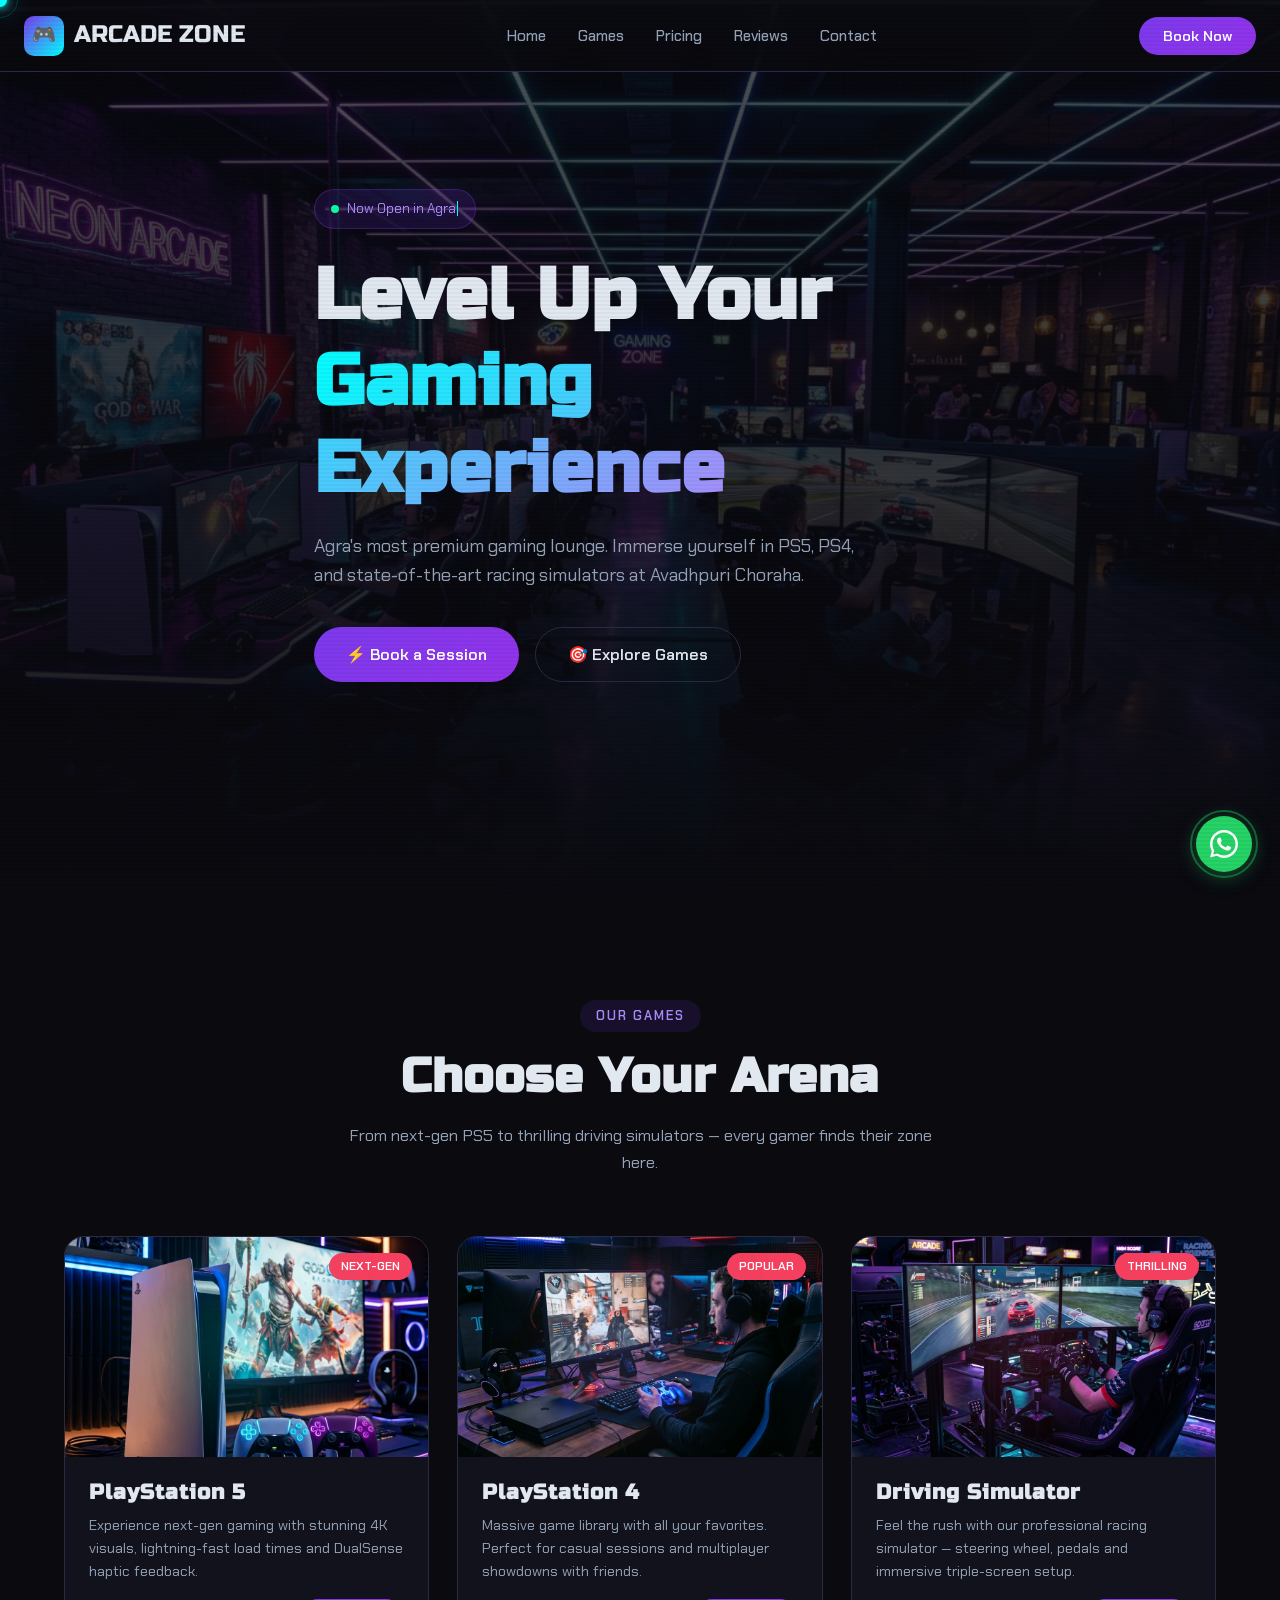
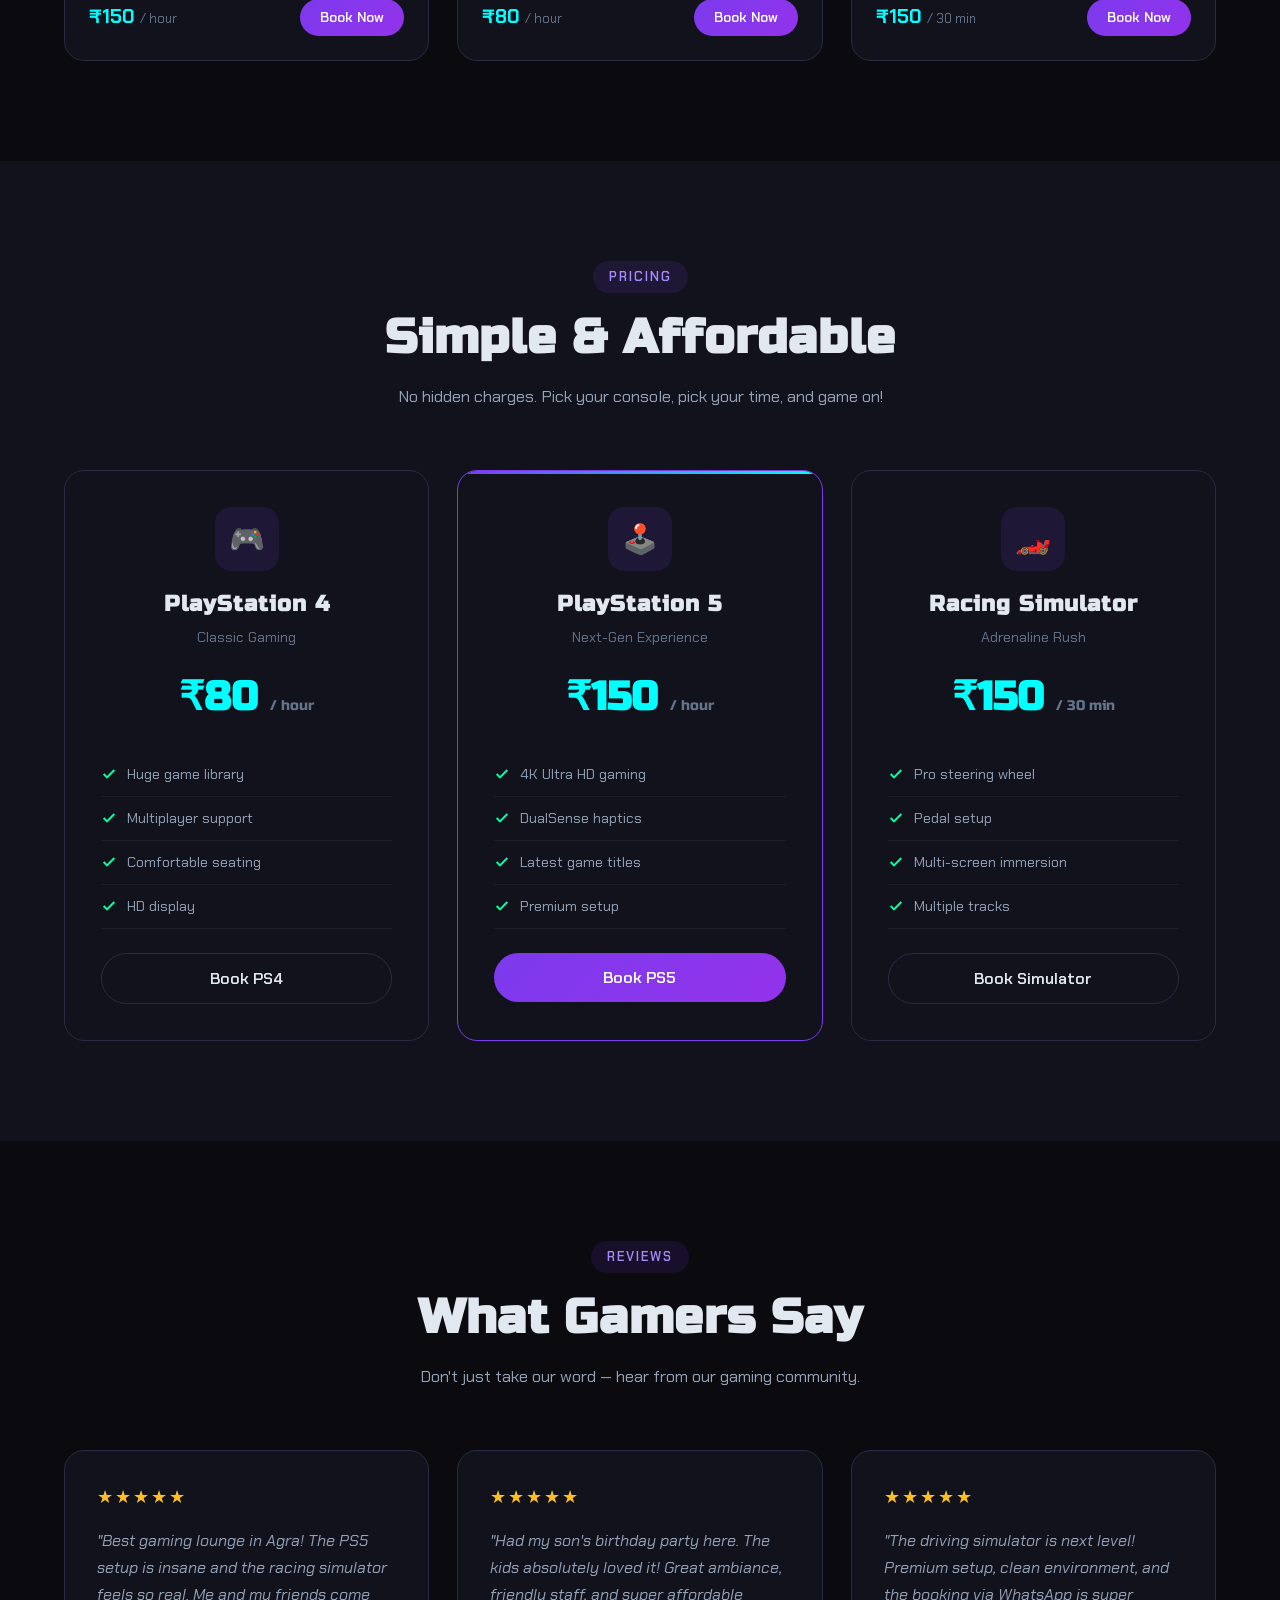
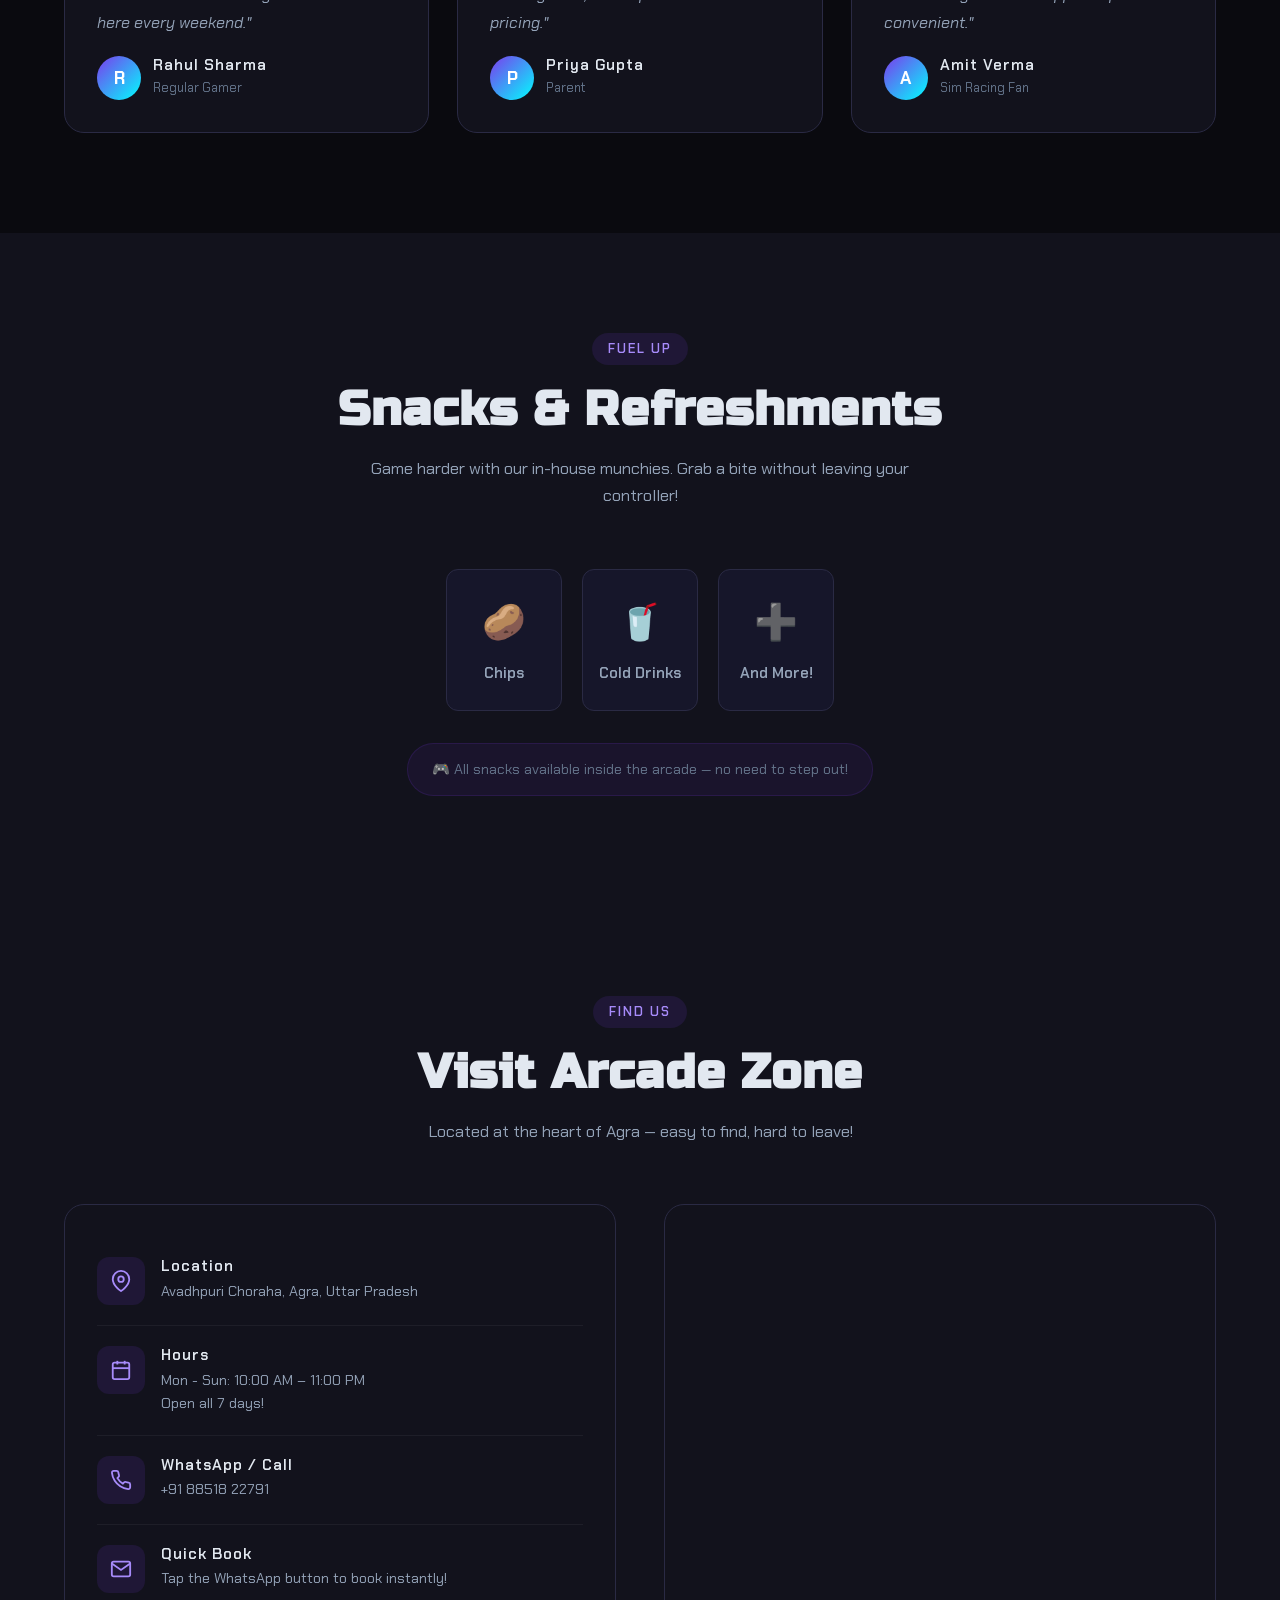
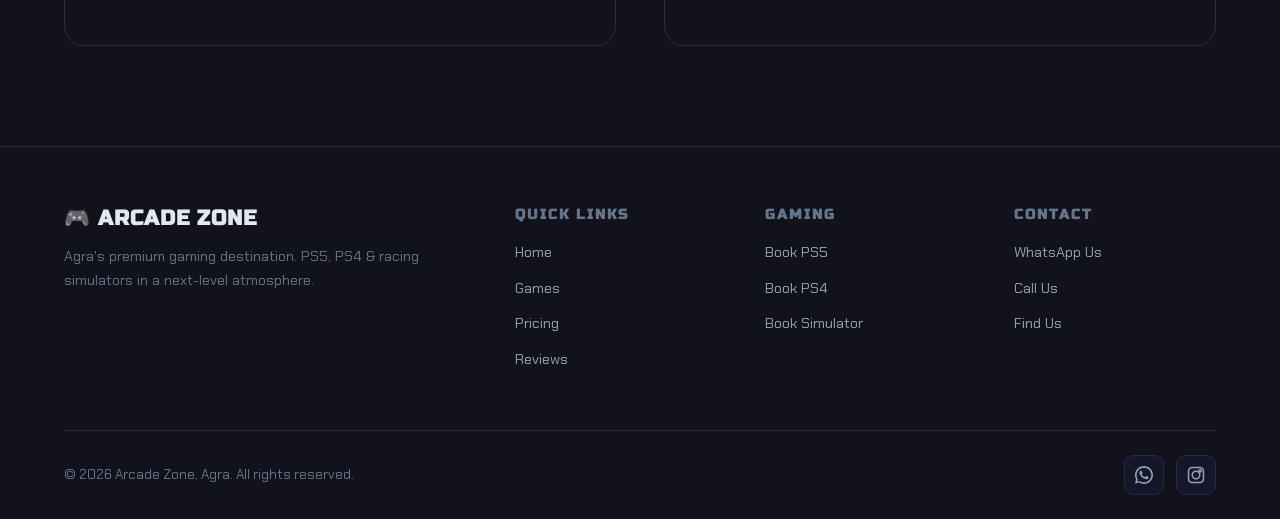
==== index.html @ b2cfd3a1 "Initial commit of Arcade Zone website" ====
<!DOCTYPE html>
<html lang="en">
<head>
<meta charset="UTF-8">
<meta name="viewport" content="width=device-width,initial-scale=1">
<title>Arcade Zone - Premium Gaming Lounge | Agra</title>
<meta name="description" content="Arcade Zone - Agra's premium gaming lounge. PS5, PS4 & Racing Simulators. Book your gaming session now!">
<link rel="stylesheet" href="styles.css">
<link rel="stylesheet" href="animations.css">
<link rel="icon" href="data:image/svg+xml,<svg xmlns='http://www.w3.org/2000/svg' viewBox='0 0 100 100'><text y='.9em' font-size='90'>🎮</text></svg>">
</head>
<body>
<div class="cursor" id="customCursor"></div>
<div class="cursor-trail" id="customTrail"></div>

<!-- NAVBAR -->
<nav class="navbar" id="navbar" style="transition:all .3s cubic-bezier(.4,0,.2,1)">
<a href="#" class="nav-logo"><div class="logo-icon">🎮</div>ARCADE ZONE</a>
<ul class="nav-links" id="navLinks">
<li><a href="#home">Home</a></li>
<li><a href="#games">Games</a></li>
<li><a href="#pricing">Pricing</a></li>
<li><a href="#reviews">Reviews</a></li>
<li><a href="#contact">Contact</a></li>
</ul>
<button class="nav-cta" onclick="openBooking()">Book Now</button>
<button class="hamburger" id="hamburger" onclick="toggleNav()" aria-label="Menu">
<span></span><span></span><span></span>
</button>
</nav>

<!-- HERO -->
<section class="hero" id="home">
<div class="hero-bg"><img src="images/arcade-hero.png" alt="Arcade Zone Gaming Lounge"></div>
<div class="hero-overlay"></div>
<div class="hero-content container">
<div class="hero-badge"><span class="pulse"></span> Now Open in Agra</div>
<h1>Level Up Your <span class="highlight">Gaming Experience</span></h1>
<p>Agra's most premium gaming lounge. Immerse yourself in PS5, PS4, and state-of-the-art racing simulators at Avadhpuri Choraha.</p>
<div class="hero-buttons">
<button class="btn-primary" onclick="openBooking()">⚡ Book a Session</button>
<a href="#games" class="btn-secondary">🎯 Explore Games</a>
</div>
</div>
</section>

<!-- GAMES -->
<section id="games">
<div class="container">
<div class="section-header animate-on-scroll">
<span class="section-tag">Our Games</span>
<h2 class="section-title">Choose Your Arena</h2>
<p class="section-subtitle">From next-gen PS5 to thrilling driving simulators — every gamer finds their zone here.</p>
</div>
<div class="games-grid">
<div class="game-card animate-on-scroll">
<div class="game-card-image"><img src="images/ps5-setup.png" alt="PS5 Gaming"><span class="game-card-badge">NEXT-GEN</span></div>
<div class="game-card-content">
<h3>PlayStation 5</h3>
<p>Experience next-gen gaming with stunning 4K visuals, lightning-fast load times and DualSense haptic feedback.</p>
<div class="game-card-meta"><span class="game-price">₹150 <span>/ hour</span></span><button class="btn-primary" style="padding:10px 20px;font-size:0.85rem" onclick="openBooking('ps5')">Book Now</button></div>
</div>
</div>
<div class="game-card animate-on-scroll">
<div class="game-card-image"><img src="images/ps4-setup.png" alt="PS4 Gaming"><span class="game-card-badge">POPULAR</span></div>
<div class="game-card-content">
<h3>PlayStation 4</h3>
<p>Massive game library with all your favorites. Perfect for casual sessions and multiplayer showdowns with friends.</p>
<div class="game-card-meta"><span class="game-price">₹80 <span>/ hour</span></span><button class="btn-primary" style="padding:10px 20px;font-size:0.85rem" onclick="openBooking('ps4')">Book Now</button></div>
</div>
</div>
<div class="game-card animate-on-scroll">
<div class="game-card-image"><img src="images/driving-simulator.png" alt="Driving Simulator"><span class="game-card-badge">THRILLING</span></div>
<div class="game-card-content">
<h3>Driving Simulator</h3>
<p>Feel the rush with our professional racing simulator — steering wheel, pedals and immersive triple-screen setup.</p>
<div class="game-card-meta"><span class="game-price">₹150 <span>/ 30 min</span></span><button class="btn-primary" style="padding:10px 20px;font-size:0.85rem" onclick="openBooking('sim')">Book Now</button></div>
</div>
</div>
</div>
</div>
</section>

<!-- PRICING -->
<section id="pricing" style="background:var(--bg-card)">
<div class="container">
<div class="section-header animate-on-scroll">
<span class="section-tag">Pricing</span>
<h2 class="section-title">Simple & Affordable</h2>
<p class="section-subtitle">No hidden charges. Pick your console, pick your time, and game on!</p>
</div>
<div class="pricing-grid">
<div class="pricing-card animate-on-scroll">
<div class="pricing-icon">🎮</div>
<h3>PlayStation 4</h3>
<p style="color:var(--text-muted);font-size:0.9rem">Classic Gaming</p>
<div class="price">₹80 <span>/ hour</span></div>
<ul class="pricing-features">
<li><svg width="16" height="16" viewBox="0 0 24 24" fill="none" stroke="currentColor" stroke-width="3"><polyline points="20 6 9 17 4 12"/></svg> Huge game library</li>
<li><svg width="16" height="16" viewBox="0 0 24 24" fill="none" stroke="currentColor" stroke-width="3"><polyline points="20 6 9 17 4 12"/></svg> Multiplayer support</li>
<li><svg width="16" height="16" viewBox="0 0 24 24" fill="none" stroke="currentColor" stroke-width="3"><polyline points="20 6 9 17 4 12"/></svg> Comfortable seating</li>
<li><svg width="16" height="16" viewBox="0 0 24 24" fill="none" stroke="currentColor" stroke-width="3"><polyline points="20 6 9 17 4 12"/></svg> HD display</li>
</ul>
<button class="btn-secondary" style="width:100%;justify-content:center" onclick="openBooking('ps4')">Book PS4</button>
</div>
<div class="pricing-card featured animate-on-scroll">
<div class="pricing-icon">🕹️</div>
<h3>PlayStation 5</h3>
<p style="color:var(--text-muted);font-size:0.9rem">Next-Gen Experience</p>
<div class="price">₹150 <span>/ hour</span></div>
<ul class="pricing-features">
<li><svg width="16" height="16" viewBox="0 0 24 24" fill="none" stroke="currentColor" stroke-width="3"><polyline points="20 6 9 17 4 12"/></svg> 4K Ultra HD gaming</li>
<li><svg width="16" height="16" viewBox="0 0 24 24" fill="none" stroke="currentColor" stroke-width="3"><polyline points="20 6 9 17 4 12"/></svg> DualSense haptics</li>
<li><svg width="16" height="16" viewBox="0 0 24 24" fill="none" stroke="currentColor" stroke-width="3"><polyline points="20 6 9 17 4 12"/></svg> Latest game titles</li>
<li><svg width="16" height="16" viewBox="0 0 24 24" fill="none" stroke="currentColor" stroke-width="3"><polyline points="20 6 9 17 4 12"/></svg> Premium setup</li>
</ul>
<button class="btn-primary" style="width:100%;justify-content:center" onclick="openBooking('ps5')">Book PS5</button>
</div>
<div class="pricing-card animate-on-scroll">
<div class="pricing-icon">🏎️</div>
<h3>Racing Simulator</h3>
<p style="color:var(--text-muted);font-size:0.9rem">Adrenaline Rush</p>
<div class="price">₹150 <span>/ 30 min</span></div>
<ul class="pricing-features">
<li><svg width="16" height="16" viewBox="0 0 24 24" fill="none" stroke="currentColor" stroke-width="3"><polyline points="20 6 9 17 4 12"/></svg> Pro steering wheel</li>
<li><svg width="16" height="16" viewBox="0 0 24 24" fill="none" stroke="currentColor" stroke-width="3"><polyline points="20 6 9 17 4 12"/></svg> Pedal setup</li>
<li><svg width="16" height="16" viewBox="0 0 24 24" fill="none" stroke="currentColor" stroke-width="3"><polyline points="20 6 9 17 4 12"/></svg> Multi-screen immersion</li>
<li><svg width="16" height="16" viewBox="0 0 24 24" fill="none" stroke="currentColor" stroke-width="3"><polyline points="20 6 9 17 4 12"/></svg> Multiple tracks</li>
</ul>
<button class="btn-secondary" style="width:100%;justify-content:center" onclick="openBooking('sim')">Book Simulator</button>
</div>
</div>
</div>
</section>

<!-- REVIEWS -->
<section id="reviews">
<div class="container">
<div class="section-header animate-on-scroll">
<span class="section-tag">Reviews</span>
<h2 class="section-title">What Gamers Say</h2>
<p class="section-subtitle">Don't just take our word — hear from our gaming community.</p>
</div>
<div class="testimonials-grid">
<div class="testimonial-card animate-on-scroll">
<div class="testimonial-stars">★★★★★</div>
<p class="testimonial-text">"Best gaming lounge in Agra! The PS5 setup is insane and the racing simulator feels so real. Me and my friends come here every weekend."</p>
<div class="testimonial-author"><div class="testimonial-avatar">R</div><div class="testimonial-info"><h4>Rahul Sharma</h4><span>Regular Gamer</span></div></div>
</div>
<div class="testimonial-card animate-on-scroll">
<div class="testimonial-stars">★★★★★</div>
<p class="testimonial-text">"Had my son's birthday party here. The kids absolutely loved it! Great ambiance, friendly staff, and super affordable pricing."</p>
<div class="testimonial-author"><div class="testimonial-avatar">P</div><div class="testimonial-info"><h4>Priya Gupta</h4><span>Parent</span></div></div>
</div>
<div class="testimonial-card animate-on-scroll">
<div class="testimonial-stars">★★★★★</div>
<p class="testimonial-text">"The driving simulator is next level! Premium setup, clean environment, and the booking via WhatsApp is super convenient."</p>
<div class="testimonial-author"><div class="testimonial-avatar">A</div><div class="testimonial-info"><h4>Amit Verma</h4><span>Sim Racing Fan</span></div></div>
</div>
</div>
</div>
</section>

<!-- SNACKS -->
<section id="snacks" style="background:var(--bg-card)">
<div class="container">
<div class="section-header animate-on-scroll">
<span class="section-tag">Fuel Up</span>
<h2 class="section-title">Snacks & Refreshments</h2>
<p class="section-subtitle">Game harder with our in-house munchies. Grab a bite without leaving your controller!</p>
</div>
<div class="snacks-grid animate-on-scroll">
<div class="snack-item"><span class="snack-icon">🥔</span><span class="snack-name">Chips</span></div>
<div class="snack-item"><span class="snack-icon">🥤</span><span class="snack-name">Cold Drinks</span></div>
<div class="snack-item"><span class="snack-icon">➕</span><span class="snack-name">And More!</span></div>
</div>
<p class="snacks-note animate-on-scroll">🎮 All snacks available inside the arcade — no need to step out!</p>
</div>
</section>

<!-- CONTACT -->
<section id="contact" style="background:var(--bg-card)">
<div class="container">
<div class="section-header animate-on-scroll">
<span class="section-tag">Find Us</span>
<h2 class="section-title">Visit Arcade Zone</h2>
<p class="section-subtitle">Located at the heart of Agra — easy to find, hard to leave!</p>
</div>
<div class="contact-grid">
<div class="contact-info-card animate-on-scroll">
<div class="contact-item">
<div class="contact-icon"><svg viewBox="0 0 24 24" fill="none" stroke="currentColor" stroke-width="2"><path d="M21 10c0 7-9 13-9 13s-9-6-9-13a9 9 0 0 1 18 0z"/><circle cx="12" cy="10" r="3"/></svg></div>
<div class="contact-details"><h4>Location</h4><p>Avadhpuri Choraha, Agra, Uttar Pradesh</p></div>
</div>
<div class="contact-item">
<div class="contact-icon"><svg viewBox="0 0 24 24" fill="none" stroke="currentColor" stroke-width="2"><rect x="3" y="4" width="18" height="18" rx="2" ry="2"/><line x1="16" y1="2" x2="16" y2="6"/><line x1="8" y1="2" x2="8" y2="6"/><line x1="3" y1="10" x2="21" y2="10"/></svg></div>
<div class="contact-details"><h4>Hours</h4><p>Mon - Sun: 10:00 AM – 11:00 PM<br>Open all 7 days!</p></div>
</div>
<div class="contact-item">
<div class="contact-icon"><svg viewBox="0 0 24 24" fill="none" stroke="currentColor" stroke-width="2"><path d="M22 16.92v3a2 2 0 0 1-2.18 2 19.79 19.79 0 0 1-8.63-3.07 19.5 19.5 0 0 1-6-6 19.79 19.79 0 0 1-3.07-8.67A2 2 0 0 1 4.11 2h3a2 2 0 0 1 2 1.72c.127.96.361 1.903.7 2.81a2 2 0 0 1-.45 2.11L8.09 9.91a16 16 0 0 0 6 6l1.27-1.27a2 2 0 0 1 2.11-.45c.907.339 1.85.573 2.81.7A2 2 0 0 1 22 16.92z"/></svg></div>
<div class="contact-details"><h4>WhatsApp / Call</h4><p>+91 88518 22791</p></div>
</div>
<div class="contact-item">
<div class="contact-icon"><svg viewBox="0 0 24 24" fill="none" stroke="currentColor" stroke-width="2"><path d="M4 4h16c1.1 0 2 .9 2 2v12c0 1.1-.9 2-2 2H4c-1.1 0-2-.9-2-2V6c0-1.1.9-2 2-2z"/><polyline points="22,6 12,13 2,6"/></svg></div>
<div class="contact-details"><h4>Quick Book</h4><p>Tap the WhatsApp button to book instantly!</p></div>
</div>
</div>
<div class="map-container animate-on-scroll">
<iframe src="https://www.google.com/maps/embed?pb=!1m18!1m12!1m3!1d3549.5!2d78.0!3d27.18!2m3!1f0!2f0!3f0!3m2!1i1024!2i768!4f13.1!3m3!1m2!1s0x0%3A0x0!2zMjfCsDEwJzQ4LjAiTiA3OMKwMDAnMDAuMCJF!5e0!3m2!1sen!2sin!4v1" allowfullscreen loading="lazy" title="Arcade Zone Location"></iframe>
</div>
</div>
</div>
</section>

<!-- FOOTER -->
<footer class="footer">
<div class="container">
<div class="footer-grid">
<div class="footer-brand">
<h3>🎮 ARCADE ZONE</h3>
<p>Agra's premium gaming destination. PS5, PS4 & racing simulators in a next-level atmosphere.</p>
</div>
<div class="footer-col"><h4>Quick Links</h4><ul><li><a href="#home">Home</a></li><li><a href="#games">Games</a></li><li><a href="#pricing">Pricing</a></li><li><a href="#reviews">Reviews</a></li></ul></div>
<div class="footer-col"><h4>Gaming</h4><ul><li><a href="#" onclick="openBooking('ps5')">Book PS5</a></li><li><a href="#" onclick="openBooking('ps4')">Book PS4</a></li><li><a href="#" onclick="openBooking('sim')">Book Simulator</a></li></ul></div>
<div class="footer-col"><h4>Contact</h4><ul><li><a href="https://wa.me/918851822791" target="_blank">WhatsApp Us</a></li><li><a href="tel:+918851822791">Call Us</a></li><li><a href="#contact">Find Us</a></li></ul></div>
</div>
<div class="footer-bottom">
<p>&copy; 2026 Arcade Zone, Agra. All rights reserved.</p>
<div class="social-links">
<a href="https://wa.me/918851822791" class="social-link" target="_blank" aria-label="WhatsApp"><svg viewBox="0 0 24 24" fill="currentColor"><path d="M17.472 14.382c-.297-.149-1.758-.867-2.03-.967-.273-.099-.471-.148-.67.15-.197.297-.767.966-.94 1.164-.173.199-.347.223-.644.075-.297-.15-1.255-.463-2.39-1.475-.883-.788-1.48-1.761-1.653-2.059-.173-.297-.018-.458.13-.606.134-.133.298-.347.446-.52.149-.174.198-.298.298-.497.099-.198.05-.371-.025-.52-.075-.149-.669-1.612-.916-2.207-.242-.579-.487-.5-.669-.51-.173-.008-.371-.01-.57-.01-.198 0-.52.074-.792.372-.272.297-1.04 1.016-1.04 2.479 0 1.462 1.065 2.875 1.213 3.074.149.198 2.096 3.2 5.077 4.487.709.306 1.262.489 1.694.625.712.227 1.36.195 1.871.118.571-.085 1.758-.719 2.006-1.413.248-.694.248-1.289.173-1.413-.074-.124-.272-.198-.57-.347z"/><path d="M12 0C5.373 0 0 5.373 0 12c0 2.127.555 4.126 1.528 5.867L.06 23.495l5.753-1.508A11.94 11.94 0 0 0 12 24c6.627 0 12-5.373 12-12S18.627 0 12 0zm0 21.82c-1.977 0-3.844-.538-5.445-1.472l-.39-.232-3.416.895.911-3.332-.255-.404A9.784 9.784 0 0 1 2.18 12c0-5.422 4.398-9.82 9.82-9.82 5.422 0 9.82 4.398 9.82 9.82 0 5.422-4.398 9.82-9.82 9.82z"/></svg></a>
<a href="#" class="social-link" aria-label="Instagram"><svg viewBox="0 0 24 24" fill="none" stroke="currentColor" stroke-width="2"><rect x="2" y="2" width="20" height="20" rx="5"/><circle cx="12" cy="12" r="5"/><circle cx="17.5" cy="6.5" r="1.5"/></svg></a>
</div>
</div>
</div>
</footer>

<!-- BOOKING MODAL -->
<div class="booking-overlay" id="bookingOverlay">
<div class="booking-modal">
<div class="booking-header"><h2>Book Your Session</h2><button class="booking-close" onclick="closeBooking()" aria-label="Close">&times;</button></div>
<div class="booking-steps"><div class="step-indicator active" id="step1ind"></div><div class="step-indicator" id="step2ind"></div><div class="step-indicator" id="step3ind"></div><div class="step-indicator" id="step4ind"></div></div>
<div class="booking-body">

<!-- Step 1: Package -->
<div class="booking-step active" id="bookStep1">
<h3 style="margin-bottom:16px;font-family:var(--font-body);font-weight:600">Select Package</h3>
<div class="package-options">
<label class="package-option" onclick="selectPackage(this,'PlayStation 5',150,'ps5')"><input type="radio" name="package" value="ps5"><div class="package-radio"></div><div class="package-info"><h4>PlayStation 5</h4><p>Next-gen console</p></div><div class="package-price">₹150/hr</div></label>
<label class="package-option" onclick="selectPackage(this,'PlayStation 4',80,'ps4')"><input type="radio" name="package" value="ps4"><div class="package-radio"></div><div class="package-info"><h4>PlayStation 4</h4><p>Classic gaming</p></div><div class="package-price">₹80/hr</div></label>
<label class="package-option" onclick="selectPackage(this,'Driving Simulator',150,'sim')"><input type="radio" name="package" value="sim"><div class="package-radio"></div><div class="package-info"><h4>Driving Simulator</h4><p>Racing thrills</p></div><div class="package-price">₹150/30m</div></label>
</div>
<div class="booking-nav"><button class="btn-primary" onclick="nextStep(2)" style="width:100%;justify-content:center">Next →</button></div>
</div>

<!-- Step 2: Date & Time -->
<div class="booking-step" id="bookStep2">
<h3 style="margin-bottom:16px;font-family:var(--font-body);font-weight:600">Date & Time</h3>
<div class="form-group"><label for="bookDate">Select Date *</label><input type="date" id="bookDate" required></div>
<div class="slot-status" id="slotStatus"></div>
<div class="form-row">
<div class="form-group"><label for="bookTime">Time Slot *</label><select id="bookTime"><option value="">Choose a time</option><option value="10:00 AM">10:00 AM</option><option value="11:00 AM">11:00 AM</option><option value="12:00 PM">12:00 PM</option><option value="1:00 PM">1:00 PM</option><option value="2:00 PM">2:00 PM</option><option value="3:00 PM">3:00 PM</option><option value="4:00 PM">4:00 PM</option><option value="5:00 PM">5:00 PM</option><option value="6:00 PM">6:00 PM</option><option value="7:00 PM">7:00 PM</option><option value="8:00 PM">8:00 PM</option><option value="9:00 PM">9:00 PM</option><option value="10:00 PM">10:00 PM</option></select></div>
<div class="form-group"><label for="bookDuration">Duration *</label><select id="bookDuration"><option value="1">1 Hour</option><option value="2">2 Hours</option><option value="3">3 Hours</option><option value="4">4 Hours</option></select></div>
</div>
<div class="form-group"><label for="bookPlayers">Number of Players *</label><select id="bookPlayers"><option value="1">1 Player</option><option value="2">2 Players</option><option value="3">3 Players</option><option value="4">4 Players</option></select></div>
<div class="booking-nav"><button class="btn-secondary" onclick="prevStep(1)">← Back</button><button class="btn-primary" onclick="nextStep(3)">Next →</button></div>
</div>

<!-- Step 3: Details -->
<div class="booking-step" id="bookStep3">
<h3 style="margin-bottom:16px;font-family:var(--font-body);font-weight:600">Your Details</h3>
<div class="form-group"><label for="bookName">Full Name *</label><input type="text" id="bookName" placeholder="Enter your name" required></div>
<div class="form-row">
<div class="form-group"><label for="bookPhone">Phone *</label><input type="tel" id="bookPhone" placeholder="+91" required></div>
<div class="form-group"><label for="bookEmail">Email</label><input type="email" id="bookEmail" placeholder="Optional"></div>
</div>
<div class="form-group"><label for="bookNotes">Special Requests</label><input type="text" id="bookNotes" placeholder="Birthday party, group event, etc."></div>
<div class="booking-nav"><button class="btn-secondary" onclick="prevStep(2)">← Back</button><button class="btn-primary" onclick="nextStep(4)">Review Booking →</button></div>
</div>

<!-- Step 4: Summary -->
<div class="booking-step" id="bookStep4">
<h3 style="margin-bottom:16px;font-family:var(--font-body);font-weight:600">Booking Summary</h3>
<div class="booking-summary" id="bookingSummary"></div>
<div class="booking-nav" style="margin-top:20px"><button class="btn-secondary" onclick="prevStep(3)">← Back</button><button class="btn-primary" onclick="submitBooking()" style="background:linear-gradient(135deg,#25D366,#128C7E)">📱 Confirm & Send via WhatsApp</button></div>
</div>

<!-- Success -->
<div class="booking-step" id="bookStepSuccess">
<div class="booking-success">
<div class="success-icon"><svg viewBox="0 0 24 24" fill="none" stroke="currentColor" stroke-width="2"><polyline points="20 6 9 17 4 12"/></svg></div>
<h3>Booking Confirmed!</h3>
<p>Your booking details have been sent to Arcade Zone via WhatsApp.</p>
<p style="color:var(--neon-green);font-weight:600;margin-top:12px">The owner will confirm your slot shortly!</p>
<button class="btn-primary" onclick="closeBooking()" style="margin-top:24px">Done ✓</button>
</div>
</div>

</div>
</div>
</div>

<!-- WHATSAPP FLOAT -->
<a href="https://wa.me/918851822791?text=Hi!%20I'd%20like%20to%20book%20a%20gaming%20session%20at%20Arcade%20Zone." class="whatsapp-float" target="_blank" aria-label="Chat on WhatsApp">
<svg viewBox="0 0 24 24" fill="currentColor"><path d="M17.472 14.382c-.297-.149-1.758-.867-2.03-.967-.273-.099-.471-.148-.67.15-.197.297-.767.966-.94 1.164-.173.199-.347.223-.644.075-.297-.15-1.255-.463-2.39-1.475-.883-.788-1.48-1.761-1.653-2.059-.173-.297-.018-.458.13-.606.134-.133.298-.347.446-.52.149-.174.198-.298.298-.497.099-.198.05-.371-.025-.52-.075-.149-.669-1.612-.916-2.207-.242-.579-.487-.5-.669-.51-.173-.008-.371-.01-.57-.01-.198 0-.52.074-.792.372-.272.297-1.04 1.016-1.04 2.479 0 1.462 1.065 2.875 1.213 3.074.149.198 2.096 3.2 5.077 4.487.709.306 1.262.489 1.694.625.712.227 1.36.195 1.871.118.571-.085 1.758-.719 2.006-1.413.248-.694.248-1.289.173-1.413-.074-.124-.272-.198-.57-.347z"/><path d="M12 0C5.373 0 0 5.373 0 12c0 2.127.555 4.126 1.528 5.867L.06 23.495l5.753-1.508A11.94 11.94 0 0 0 12 24c6.627 0 12-5.373 12-12S18.627 0 12 0zm0 21.82a9.78 9.78 0 0 1-5.445-1.472l-.39-.232-3.416.895.911-3.332-.255-.404A9.784 9.784 0 0 1 2.18 12c0-5.422 4.398-9.82 9.82-9.82 5.422 0 9.82 4.398 9.82 9.82 0 5.422-4.398 9.82-9.82 9.82z"/></svg>
</a>

<script src="app.js"></script>
<script src="animations.js"></script>
</body>
</html>
---- styles.css ----
@import url('https://fonts.googleapis.com/css2?family=Chakra+Petch:wght@300;400;500;600;700&family=Russo+One&display=swap');

:root {
  --primary: #7C3AED;
  --primary-light: #A78BFA;
  --secondary: #00FFFF;
  --accent: #F43F5E;
  --neon-green: #05FFA1;
  --bg-dark: #0A0A0F;
  --bg-card: #12121C;
  --bg-card-hover: #1A1A2E;
  --bg-surface: #16162A;
  --text-primary: #E2E8F0;
  --text-secondary: #94A3B8;
  --text-muted: #64748B;
  --border: #2A2A44;
  --border-glow: rgba(124,58,237,0.4);
  --glow-purple: 0 0 20px rgba(124,58,237,0.3);
  --glow-cyan: 0 0 20px rgba(0,255,255,0.3);
  --radius: 12px;
  --radius-lg: 20px;
  --transition: all 0.3s cubic-bezier(0.4,0,0.2,1);
  --font-display: 'Russo One', sans-serif;
  --font-body: 'Chakra Petch', sans-serif;
}

*, *::before, *::after { box-sizing: border-box; margin: 0; padding: 0; }

html { scroll-behavior: smooth; font-size: 16px; }

body {
  font-family: var(--font-body);
  background: var(--bg-dark);
  color: var(--text-primary);
  line-height: 1.6;
  overflow-x: hidden;
  -webkit-font-smoothing: antialiased;
}

h1, h2, h3, h4 { font-family: var(--font-display); line-height: 1.2; letter-spacing: 1px; }

a { color: var(--secondary); text-decoration: none; transition: var(--transition); }
a:hover { color: var(--primary-light); }

img { max-width: 100%; height: auto; display: block; }

.container { max-width: 1200px; margin: 0 auto; padding: 0 24px; }

/* NAVBAR */
.navbar {
  position: fixed; top: 0; left: 0; right: 0; z-index: 1000;
  background: rgba(10,10,15,0.85); backdrop-filter: blur(20px);
  border-bottom: 1px solid var(--border); padding: 0 24px; height: 72px;
  display: flex; align-items: center; justify-content: space-between;
  transition: var(--transition);
}
.navbar.scrolled { background: rgba(10,10,15,0.95); box-shadow: 0 4px 30px rgba(0,0,0,0.5); }
.nav-logo { font-family: var(--font-display); font-size: 1.5rem; color: var(--text-primary); display: flex; align-items: center; gap: 10px; }
.nav-logo .logo-icon { width: 40px; height: 40px; background: linear-gradient(135deg, var(--primary), var(--secondary)); border-radius: 10px; display: flex; align-items: center; justify-content: center; font-size: 1.2rem; }
.nav-links { display: flex; gap: 32px; list-style: none; align-items: center; }
.nav-links a { color: var(--text-secondary); font-weight: 500; font-size: 0.95rem; position: relative; padding: 4px 0; }
.nav-links a::after { content: ''; position: absolute; bottom: -2px; left: 0; width: 0; height: 2px; background: var(--secondary); transition: var(--transition); }
.nav-links a:hover { color: var(--text-primary); }
.nav-links a:hover::after { width: 100%; }
.nav-cta { background: linear-gradient(135deg, var(--primary), #9333EA); color: #fff; padding: 10px 24px; border-radius: 50px; font-weight: 600; font-size: 0.9rem; border: none; cursor: pointer; transition: var(--transition); font-family: var(--font-body); }
.nav-cta:hover { transform: translateY(-2px); box-shadow: var(--glow-purple); color: #fff; }
.hamburger { display: none; flex-direction: column; gap: 5px; cursor: pointer; background: none; border: none; padding: 8px; }
.hamburger span { width: 24px; height: 2px; background: var(--text-primary); transition: var(--transition); }

/* HERO */
.hero {
  position: relative; min-height: 100vh; display: flex; align-items: center;
  overflow: hidden; padding-top: 72px;
}
.hero-bg { position: absolute; inset: 0; z-index: 0; }
.hero-bg img { width: 100%; height: 100%; object-fit: cover; }
.hero-overlay {
  position: absolute; inset: 0;
  background: linear-gradient(180deg, rgba(10,10,15,0.7) 0%, rgba(10,10,15,0.85) 60%, var(--bg-dark) 100%);
  z-index: 1;
}
.hero-content { position: relative; z-index: 2; max-width: 700px; padding: 60px 24px; }
.hero-badge {
  display: inline-flex; align-items: center; gap: 8px;
  background: rgba(124,58,237,0.15); border: 1px solid rgba(124,58,237,0.3);
  padding: 8px 16px; border-radius: 50px; font-size: 0.85rem; color: var(--primary-light);
  margin-bottom: 24px; animation: fadeInUp 0.6s ease;
}
.hero-badge .pulse { width: 8px; height: 8px; border-radius: 50%; background: var(--neon-green); animation: pulse 2s infinite; }
.hero h1 { font-size: clamp(2.5rem, 6vw, 4.5rem); margin-bottom: 20px; animation: fadeInUp 0.6s ease 0.1s both; }
.hero h1 .highlight { background: linear-gradient(135deg, var(--secondary), var(--primary-light)); -webkit-background-clip: text; -webkit-text-fill-color: transparent; background-clip: text; }
.hero p { font-size: 1.15rem; color: var(--text-secondary); margin-bottom: 36px; max-width: 560px; animation: fadeInUp 0.6s ease 0.2s both; }
.hero-buttons { display: flex; gap: 16px; flex-wrap: wrap; animation: fadeInUp 0.6s ease 0.3s both; }

/* BUTTONS */
.btn-primary {
  background: linear-gradient(135deg, var(--primary), #9333EA);
  color: #fff; padding: 14px 32px; border-radius: 50px; font-weight: 600;
  font-size: 1rem; border: none; cursor: pointer; transition: var(--transition);
  font-family: var(--font-body); display: inline-flex; align-items: center; gap: 8px;
}
.btn-primary:hover { transform: translateY(-3px); box-shadow: 0 8px 30px rgba(124,58,237,0.4); color: #fff; }
.btn-secondary {
  background: transparent; color: var(--text-primary); padding: 14px 32px;
  border-radius: 50px; font-weight: 600; font-size: 1rem;
  border: 1px solid var(--border); cursor: pointer; transition: var(--transition);
  font-family: var(--font-body); display: inline-flex; align-items: center; gap: 8px;
}
.btn-secondary:hover { border-color: var(--secondary); color: var(--secondary); transform: translateY(-3px); }

/* SECTIONS */
section { padding: 100px 0; position: relative; }
.section-header { text-align: center; margin-bottom: 60px; }
.section-tag { display: inline-block; background: rgba(124,58,237,0.12); color: var(--primary-light); padding: 6px 16px; border-radius: 50px; font-size: 0.8rem; font-weight: 600; text-transform: uppercase; letter-spacing: 2px; margin-bottom: 16px; }
.section-title { font-size: clamp(2rem, 4vw, 3rem); margin-bottom: 16px; }
.section-subtitle { color: var(--text-secondary); font-size: 1.05rem; max-width: 600px; margin: 0 auto; }

/* GAME CARDS */
.games-grid { display: grid; grid-template-columns: repeat(auto-fit, minmax(320px, 1fr)); gap: 28px; }
.game-card {
  background: var(--bg-card); border: 1px solid var(--border); border-radius: var(--radius-lg);
  overflow: hidden; transition: var(--transition); position: relative;
}
.game-card:hover { transform: translateY(-8px); border-color: var(--border-glow); box-shadow: var(--glow-purple); }
.game-card-image { position: relative; height: 220px; overflow: hidden; }
.game-card-image img { width: 100%; height: 100%; object-fit: cover; transition: transform 0.5s ease; }
.game-card:hover .game-card-image img { transform: scale(1.08); }
.game-card-badge { position: absolute; top: 16px; right: 16px; background: var(--accent); color: #fff; padding: 4px 12px; border-radius: 50px; font-size: 0.75rem; font-weight: 600; }
.game-card-content { padding: 24px; }
.game-card-content h3 { font-size: 1.3rem; margin-bottom: 8px; font-family: var(--font-display); }
.game-card-content p { color: var(--text-secondary); font-size: 0.9rem; margin-bottom: 16px; }
.game-card-meta { display: flex; justify-content: space-between; align-items: center; }
.game-price { font-size: 1.2rem; font-weight: 700; color: var(--secondary); }
.game-price span { font-size: 0.8rem; color: var(--text-muted); font-weight: 400; }

/* ABOUT */
.about-grid { display: grid; grid-template-columns: 1fr 1fr; gap: 60px; align-items: center; }
.about-image { position: relative; border-radius: var(--radius-lg); overflow: hidden; }
.about-image img { border-radius: var(--radius-lg); }
.about-image::after { content: ''; position: absolute; inset: 0; border: 2px solid var(--primary); border-radius: var(--radius-lg); opacity: 0.3; }
.about-text h2 { font-size: 2.2rem; margin-bottom: 20px; }
.about-text p { color: var(--text-secondary); margin-bottom: 16px; font-size: 1rem; }
.about-stats { display: grid; grid-template-columns: repeat(3, 1fr); gap: 24px; margin-top: 32px; }
.stat-item { text-align: center; padding: 20px; background: var(--bg-surface); border-radius: var(--radius); border: 1px solid var(--border); }
.stat-number { font-size: 2rem; font-weight: 700; color: var(--secondary); font-family: var(--font-display); }
.stat-label { font-size: 0.8rem; color: var(--text-muted); margin-top: 4px; text-transform: uppercase; letter-spacing: 1px; }

/* PRICING */
.pricing-grid { display: grid; grid-template-columns: repeat(auto-fit, minmax(280px, 1fr)); gap: 28px; }
.pricing-card {
  background: var(--bg-card); border: 1px solid var(--border); border-radius: var(--radius-lg);
  padding: 36px; text-align: center; transition: var(--transition); position: relative; overflow: hidden;
}
.pricing-card.featured { border-color: var(--primary); }
.pricing-card.featured::before { content: ''; position: absolute; top: 0; left: 0; right: 0; height: 3px; background: linear-gradient(90deg, var(--primary), var(--secondary)); }
.pricing-card:hover { transform: translateY(-8px); box-shadow: var(--glow-purple); }
.pricing-icon { width: 64px; height: 64px; margin: 0 auto 20px; background: rgba(124,58,237,0.12); border-radius: 16px; display: flex; align-items: center; justify-content: center; font-size: 1.8rem; }
.pricing-card h3 { font-size: 1.4rem; margin-bottom: 8px; font-family: var(--font-display); }
.pricing-card .price { font-size: 2.5rem; font-weight: 700; color: var(--secondary); margin: 16px 0; font-family: var(--font-display); }
.pricing-card .price span { font-size: 0.9rem; color: var(--text-muted); font-weight: 400; }
.pricing-features { list-style: none; margin: 24px 0; text-align: left; }
.pricing-features li { padding: 10px 0; border-bottom: 1px solid rgba(255,255,255,0.05); color: var(--text-secondary); font-size: 0.9rem; display: flex; align-items: center; gap: 10px; }
.pricing-features li svg { color: var(--neon-green); flex-shrink: 0; }

/* TESTIMONIALS */
.testimonials-grid { display: grid; grid-template-columns: repeat(auto-fit, minmax(340px, 1fr)); gap: 28px; }
.testimonial-card {
  background: var(--bg-card); border: 1px solid var(--border); border-radius: var(--radius-lg);
  padding: 32px; transition: var(--transition);
}
.testimonial-card:hover { border-color: var(--border-glow); transform: translateY(-4px); }
.testimonial-stars { color: #FBBF24; margin-bottom: 16px; font-size: 1.1rem; letter-spacing: 2px; }
.testimonial-text { color: var(--text-secondary); font-size: 1rem; line-height: 1.7; margin-bottom: 20px; font-style: italic; }
.testimonial-author { display: flex; align-items: center; gap: 12px; }
.testimonial-avatar { width: 44px; height: 44px; border-radius: 50%; background: linear-gradient(135deg, var(--primary), var(--secondary)); display: flex; align-items: center; justify-content: center; font-weight: 700; font-size: 1.1rem; color: #fff; }
.testimonial-info h4 { font-size: 0.95rem; font-family: var(--font-body); font-weight: 600; }
.testimonial-info span { font-size: 0.8rem; color: var(--text-muted); }

/* SNACKS */
.snacks-grid {
  display: grid; grid-template-columns: repeat(3, 1fr); gap: 20px; margin-bottom: 32px;
}
.snack-item {
  background: var(--bg-surface); border: 1px solid var(--border); border-radius: var(--radius);
  padding: 24px 16px; text-align: center; transition: var(--transition); cursor: default;
}
.snack-item:hover {
  border-color: var(--primary); transform: translateY(-5px);
  box-shadow: 0 8px 24px rgba(124,58,237,0.15);
}
.snack-icon { font-size: 2.2rem; display: block; margin-bottom: 10px; }
.snack-name { font-weight: 600; font-size: 0.95rem; color: var(--text-secondary); }
.snack-item:hover .snack-name { color: var(--text-primary); }
.snacks-note {
  text-align: center; color: var(--text-muted); font-size: 0.9rem;
  background: rgba(124,58,237,0.08); border: 1px solid rgba(124,58,237,0.15);
  padding: 14px 24px; border-radius: 50px; display: inline-block;
  margin: 0 auto; width: fit-content;
}
#snacks .container { display: flex; flex-direction: column; align-items: center; }

/* CONTACT / LOCATION */
.contact-grid { display: grid; grid-template-columns: 1fr 1fr; gap: 48px; }
.contact-info-card { background: var(--bg-card); border: 1px solid var(--border); border-radius: var(--radius-lg); padding: 32px; }
.contact-item { display: flex; gap: 16px; padding: 20px 0; border-bottom: 1px solid rgba(255,255,255,0.05); }
.contact-item:last-child { border-bottom: none; }
.contact-icon { width: 48px; height: 48px; background: rgba(124,58,237,0.12); border-radius: 12px; display: flex; align-items: center; justify-content: center; flex-shrink: 0; }
.contact-icon svg { width: 22px; height: 22px; color: var(--primary-light); }
.contact-details h4 { font-size: 0.95rem; font-family: var(--font-body); font-weight: 600; margin-bottom: 4px; }
.contact-details p { color: var(--text-secondary); font-size: 0.9rem; }
.map-container { border-radius: var(--radius-lg); overflow: hidden; border: 1px solid var(--border); height: 100%; min-height: 400px; }
.map-container iframe { width: 100%; height: 100%; border: 0; filter: grayscale(0.6) brightness(0.7) contrast(1.1); }

/* BOOKING MODAL */
.booking-overlay {
  position: fixed; inset: 0; background: rgba(0,0,0,0.8); backdrop-filter: blur(8px);
  z-index: 2000; display: none; align-items: center; justify-content: center; padding: 24px;
}
.booking-overlay.active { display: flex; }
.booking-modal {
  background: var(--bg-card); border: 1px solid var(--border); border-radius: var(--radius-lg);
  max-width: 580px; width: 100%; max-height: 90vh; overflow-y: auto; position: relative;
}
.booking-header { padding: 28px 32px 0; display: flex; justify-content: space-between; align-items: center; }
.booking-header h2 { font-size: 1.5rem; font-family: var(--font-display); }
.booking-close { background: none; border: none; color: var(--text-muted); font-size: 1.5rem; cursor: pointer; padding: 8px; transition: var(--transition); }
.booking-close:hover { color: var(--text-primary); }

/* BOOKING STEPS */
.booking-steps { display: flex; padding: 24px 32px; gap: 8px; }
.step-indicator { flex: 1; height: 4px; border-radius: 4px; background: var(--border); transition: var(--transition); }
.step-indicator.active { background: var(--primary); }
.step-indicator.completed { background: var(--neon-green); }
.booking-body { padding: 0 32px 32px; }
.booking-step { display: none; }
.booking-step.active { display: block; }

/* FORM STYLES */
.form-group { margin-bottom: 20px; }
.form-group label { display: block; font-size: 0.85rem; font-weight: 500; color: var(--text-secondary); margin-bottom: 8px; }
.form-group input, .form-group select {
  width: 100%; padding: 14px 16px; background: var(--bg-surface); border: 1px solid var(--border);
  border-radius: var(--radius); color: var(--text-primary); font-family: var(--font-body);
  font-size: 0.95rem; transition: var(--transition); outline: none;
}
.form-group input:focus, .form-group select:focus { border-color: var(--primary); box-shadow: 0 0 0 3px rgba(124,58,237,0.15); }
.form-group select option { background: var(--bg-card); color: var(--text-primary); }
.form-row { display: grid; grid-template-columns: 1fr 1fr; gap: 16px; }

/* PACKAGE SELECTOR */
.package-options { display: grid; gap: 12px; }
.package-option {
  display: flex; align-items: center; gap: 16px; padding: 16px; background: var(--bg-surface);
  border: 2px solid var(--border); border-radius: var(--radius); cursor: pointer; transition: var(--transition);
}
.package-option:hover { border-color: var(--primary); }
.package-option.selected { border-color: var(--primary); background: rgba(124,58,237,0.08); }
.package-option input[type="radio"] { display: none; }
.package-radio { width: 20px; height: 20px; border: 2px solid var(--border); border-radius: 50%; position: relative; flex-shrink: 0; transition: var(--transition); }
.package-option.selected .package-radio { border-color: var(--primary); }
.package-option.selected .package-radio::after { content: ''; position: absolute; top: 4px; left: 4px; width: 8px; height: 8px; background: var(--primary); border-radius: 50%; }
.package-info h4 { font-size: 1rem; font-family: var(--font-body); font-weight: 600; margin-bottom: 2px; }
.package-info p { font-size: 0.8rem; color: var(--text-muted); }
.package-price { margin-left: auto; font-weight: 700; color: var(--secondary); font-size: 1.1rem; white-space: nowrap; }

/* BOOKING SUMMARY */
.booking-summary { background: var(--bg-surface); border-radius: var(--radius); padding: 24px; }
.summary-row { display: flex; justify-content: space-between; padding: 10px 0; border-bottom: 1px solid rgba(255,255,255,0.05); font-size: 0.9rem; }
.summary-row:last-child { border-bottom: none; }
.summary-row .label { color: var(--text-muted); }
.summary-row .value { font-weight: 600; }
.summary-total { display: flex; justify-content: space-between; padding: 16px 0 0; margin-top: 8px; border-top: 2px solid var(--border); font-size: 1.1rem; font-weight: 700; }
.summary-total .value { color: var(--secondary); }

/* BOOKING NAV */
.booking-nav { display: flex; gap: 12px; margin-top: 24px; }
.booking-nav .btn-primary, .booking-nav .btn-secondary { flex: 1; justify-content: center; }

/* SUCCESS */
.booking-success { text-align: center; padding: 32px 0; }
.success-icon { width: 80px; height: 80px; margin: 0 auto 24px; background: rgba(5,255,161,0.1); border-radius: 50%; display: flex; align-items: center; justify-content: center; }
.success-icon svg { width: 40px; height: 40px; color: var(--neon-green); }
.booking-success h3 { font-size: 1.5rem; margin-bottom: 12px; font-family: var(--font-display); }
.booking-success p { color: var(--text-secondary); margin-bottom: 8px; }

/* SLOT AVAILABILITY */
.slot-status {
  font-size: 0.8rem; margin-top: -8px; margin-bottom: 12px;
  padding: 6px 12px; border-radius: 6px; text-align: center;
  transition: all 0.3s ease;
}
.slot-status.loading {
  background: rgba(0,255,255,0.08); color: var(--secondary);
  animation: slotPulse 1.5s ease-in-out infinite;
}
.slot-status.success { background: rgba(5,255,161,0.08); color: var(--neon-green); }
.slot-status.error { background: rgba(244,63,94,0.08); color: var(--accent); }
@keyframes slotPulse { 0%,100% { opacity: 1; } 50% { opacity: 0.5; } }

.slot-full { color: var(--accent) !important; }

select option:disabled {
  color: var(--text-muted);
  background: rgba(244,63,94,0.05);
}

/* BUTTON SPINNER */
.btn-spinner {
  display: inline-block; width: 16px; height: 16px;
  border: 2px solid rgba(255,255,255,0.3);
  border-top-color: #fff; border-radius: 50%;
  animation: btnSpin 0.6s linear infinite;
  vertical-align: middle; margin-right: 6px;
}
@keyframes btnSpin { to { transform: rotate(360deg); } }
.btn-primary:disabled { opacity: 0.7; cursor: not-allowed; }

/* FOOTER */
.footer { background: var(--bg-card); border-top: 1px solid var(--border); padding: 60px 0 24px; }
.footer-grid { display: grid; grid-template-columns: 2fr 1fr 1fr 1fr; gap: 48px; margin-bottom: 48px; }
.footer-brand h3 { font-family: var(--font-display); font-size: 1.3rem; margin-bottom: 12px; }
.footer-brand p { color: var(--text-muted); font-size: 0.9rem; line-height: 1.7; }
.footer-col h4 { font-size: 0.85rem; text-transform: uppercase; letter-spacing: 2px; color: var(--text-muted); margin-bottom: 16px; }
.footer-col ul { list-style: none; }
.footer-col ul li { margin-bottom: 10px; }
.footer-col ul a { color: var(--text-secondary); font-size: 0.9rem; }
.footer-col ul a:hover { color: var(--secondary); }
.footer-bottom { border-top: 1px solid var(--border); padding-top: 24px; display: flex; justify-content: space-between; align-items: center; }
.footer-bottom p { color: var(--text-muted); font-size: 0.85rem; }
.social-links { display: flex; gap: 12px; }
.social-link { width: 40px; height: 40px; border-radius: 10px; background: var(--bg-surface); border: 1px solid var(--border); display: flex; align-items: center; justify-content: center; transition: var(--transition); }
.social-link:hover { border-color: var(--primary); background: rgba(124,58,237,0.1); transform: translateY(-2px); }
.social-link svg { width: 18px; height: 18px; color: var(--text-secondary); }

/* FLOATING WHATSAPP */
.whatsapp-float { position: fixed; bottom: 28px; right: 28px; z-index: 999; width: 56px; height: 56px; background: #25D366; border-radius: 50%; display: flex; align-items: center; justify-content: center; box-shadow: 0 4px 20px rgba(37,211,102,0.4); transition: var(--transition); cursor: pointer; border: none; }
.whatsapp-float:hover { transform: scale(1.1); box-shadow: 0 6px 30px rgba(37,211,102,0.5); }
.whatsapp-float svg { width: 28px; height: 28px; color: #fff; }

/* ANIMATIONS */
@keyframes fadeInUp { from { opacity: 0; transform: translateY(30px); } to { opacity: 1; transform: translateY(0); } }
@keyframes pulse { 0%, 100% { opacity: 1; } 50% { opacity: 0.5; } }
@keyframes float { 0%, 100% { transform: translateY(0); } 50% { transform: translateY(-10px); } }
@keyframes glow { 0%, 100% { box-shadow: 0 0 5px var(--primary); } 50% { box-shadow: 0 0 20px var(--primary), 0 0 40px rgba(124,58,237,0.3); } }

.animate-on-scroll { opacity: 0; transform: translateY(40px); transition: opacity 0.6s ease, transform 0.6s ease; }
.animate-on-scroll.visible { opacity: 1; transform: translateY(0); }

/* RESPONSIVE */
@media (max-width: 1024px) {
  .about-grid, .contact-grid { grid-template-columns: 1fr; }
  .footer-grid { grid-template-columns: 1fr 1fr; }
}
@media (max-width: 768px) {
  .nav-links { display: none; position: fixed; top: 72px; left: 0; right: 0; background: rgba(10,10,15,0.98); flex-direction: column; padding: 32px; gap: 24px; border-bottom: 1px solid var(--border); }
  .nav-links.active { display: flex; }
  .hamburger { display: flex; }
  .hero-content { padding: 40px 24px; }
  .hero h1 { font-size: 2.2rem; }
  .games-grid { grid-template-columns: 1fr; }
  .pricing-grid { grid-template-columns: 1fr; }
  .testimonials-grid { grid-template-columns: 1fr; }
  .snacks-grid { grid-template-columns: repeat(2, 1fr); }
  .footer-grid { grid-template-columns: 1fr; }
  .form-row { grid-template-columns: 1fr; }
  .about-stats { grid-template-columns: 1fr; }
  section { padding: 60px 0; }
}
@media (max-width: 480px) {
  .hero-buttons { flex-direction: column; }
  .hero-buttons .btn-primary, .hero-buttons .btn-secondary { width: 100%; justify-content: center; }
}
---- animations.css ----
/* CUSTOM CURSOR */
.cursor{position:fixed;width:14px;height:14px;background:#00FFFF;border-radius:50%;pointer-events:none;z-index:99999;transform:translate(-50%,-50%);box-shadow:0 0 10px #00FFFF,0 0 30px rgba(0,255,255,.5),0 0 60px rgba(0,255,255,.2);transition:width .2s,height .2s,background .2s}
.cursor.hover{width:44px;height:44px;background:rgba(0,255,255,.1);border:2px solid #00FFFF;box-shadow:0 0 20px rgba(0,255,255,.4)}
.cursor-trail{position:fixed;width:36px;height:36px;border:1.5px solid rgba(0,255,255,.35);border-radius:50%;pointer-events:none;z-index:99998;transform:translate(-50%,-50%);transition:left .12s ease,top .12s ease;opacity:.5}
body{cursor:none!important}
body *{cursor:none!important}
a,button,.game-card,.pricing-card,.testimonial-card{cursor:none}

/* SCANLINES */
body::after{content:'';position:fixed;inset:0;background:repeating-linear-gradient(0deg,transparent,transparent 2px,rgba(0,0,0,.03) 2px,rgba(0,0,0,.03) 4px);pointer-events:none;z-index:9000}
/* HERO PERF */
.hero,.hero-bg,.hero-content,.hero-overlay{will-change:transform;-webkit-backface-visibility:hidden;backface-visibility:hidden;transform:translate3d(0,0,0)}

/* GRID BACKGROUND */
.hero-grid{position:absolute;inset:0;background-image:linear-gradient(rgba(0,255,255,.03) 1px,transparent 1px),linear-gradient(90deg,rgba(0,255,255,.03) 1px,transparent 1px);background-size:60px 60px;animation:gridScroll 25s linear infinite;z-index:0}
@keyframes gridScroll{from{transform:perspective(600px) rotateX(12deg) translateY(0)}to{transform:perspective(600px) rotateX(12deg) translateY(60px)}}

/* PARTICLES */
.particles{position:absolute;inset:0;overflow:hidden;pointer-events:none;z-index:1}
.particle{position:absolute;width:2px;height:2px;background:var(--secondary);border-radius:50%;opacity:0;animation:particleRise linear infinite}
@keyframes particleRise{0%{transform:translateY(100vh) translateX(0);opacity:0}10%{opacity:.5}90%{opacity:.2}100%{transform:translateY(-10vh) translateX(40px);opacity:0}}

/* GLITCH TEXT */
.glitch{position:relative;animation:glitchAnim 5s infinite}
@keyframes glitchAnim{0%,94%{text-shadow:var(--glow-cyan)}95%{text-shadow:-3px 0 #F43F5E,3px 0 #00FFFF;transform:skewX(-2deg)}96.5%{text-shadow:3px 0 #A78BFA,-3px 0 #00FFFF;transform:skewX(1deg)}98%{text-shadow:var(--glow-cyan);transform:skewX(0)}}

/* FLOATING GLOW */
.card-glow{position:absolute;width:120px;height:120px;border-radius:50%;filter:blur(50px);opacity:.3;animation:floatGlow 5s ease-in-out infinite;pointer-events:none}
@keyframes floatGlow{0%,100%{transform:translateY(0)}50%{transform:translateY(-20px)}}

/* 3D TILT CARDS */
.game-card,.pricing-card{transition:transform .4s ease,box-shadow .4s ease,border-color .4s ease}
.game-card:hover{transform:perspective(800px) rotateY(-3deg) rotateX(3deg) translateY(-10px) !important}
.pricing-card:hover{transform:perspective(800px) rotateY(2deg) rotateX(-2deg) translateY(-10px) !important}

/* SCROLL REVEAL ENHANCED */
.reveal{opacity:0;transform:translateY(50px);transition:opacity .8s cubic-bezier(.4,0,.2,1),transform .8s cubic-bezier(.4,0,.2,1)}
.reveal.visible{opacity:1;transform:translateY(0)}
.reveal-left{opacity:0;transform:translateX(-60px);transition:opacity .8s ease,transform .8s ease}
.reveal-left.visible{opacity:1;transform:translateX(0)}
.reveal-right{opacity:0;transform:translateX(60px);transition:opacity .8s ease,transform .8s ease}
.reveal-right.visible{opacity:1;transform:translateX(0)}
.reveal-scale{opacity:0;transform:scale(.85);transition:opacity .6s ease,transform .6s ease}
.reveal-scale.visible{opacity:1;transform:scale(1)}

/* STAGGER CHILDREN */
.stagger-children>*{opacity:0;transform:translateY(30px);transition:opacity .5s ease,transform .5s ease}
.stagger-children.visible>*:nth-child(1){transition-delay:.1s;opacity:1;transform:translateY(0)}
.stagger-children.visible>*:nth-child(2){transition-delay:.2s;opacity:1;transform:translateY(0)}
.stagger-children.visible>*:nth-child(3){transition-delay:.25s;opacity:1;transform:translateY(0)}
.stagger-children.visible>*:nth-child(4){transition-delay:.3s;opacity:1;transform:translateY(0)}

/* MAGNETIC BUTTON EFFECT */
.btn-magnetic{transition:transform .3s cubic-bezier(.4,0,.2,1)}

/* TYPING CURSOR */
.typing-cursor::after{content:'|';animation:blink 1s step-end infinite;color:var(--secondary)}
@keyframes blink{0%,100%{opacity:1}50%{opacity:0}}

/* NEON BORDER ANIMATION */
.neon-border{position:relative;overflow:hidden}
.neon-border::before{content:'';position:absolute;top:0;left:-100%;width:100%;height:2px;background:linear-gradient(90deg,transparent,var(--secondary),var(--primary),transparent);animation:neonSlide 3s linear infinite}
@keyframes neonSlide{to{left:100%}}

/* PULSE RING on WhatsApp */
.whatsapp-float::before{content:'';position:absolute;inset:-6px;border-radius:50%;border:2px solid rgba(37,211,102,.4);animation:pulseRing 2s infinite}
@keyframes pulseRing{0%{transform:scale(1);opacity:.6}100%{transform:scale(1.5);opacity:0}}

/* HERO BADGE GLOW */
.hero-badge{animation:fadeInUp .6s ease,badgeGlow 3s ease-in-out infinite alternate}
@keyframes badgeGlow{from{box-shadow:0 0 5px rgba(124,58,237,.2)}to{box-shadow:0 0 20px rgba(124,58,237,.4),0 0 40px rgba(0,255,255,.1)}}

/* STAT COUNTER GLOW */
.stat-number{text-shadow:0 0 10px rgba(0,255,255,.4)}

/* SMOOTH SECTION DIVIDERS */
.section-divider{height:1px;background:linear-gradient(90deg,transparent,var(--secondary),var(--primary),transparent);margin:0;opacity:.3}

/* RIPPLE EFFECT */
.ripple{position:relative;overflow:hidden}
.ripple .ripple-effect{position:absolute;border-radius:50%;background:rgba(0,255,255,.3);transform:scale(0);animation:rippleAnim .6s ease-out;pointer-events:none}
@keyframes rippleAnim{to{transform:scale(4);opacity:0}}

@media(max-width:768px){
  body{cursor:auto}
  .cursor,.cursor-trail{display:none}
  body::after{display:none}
}
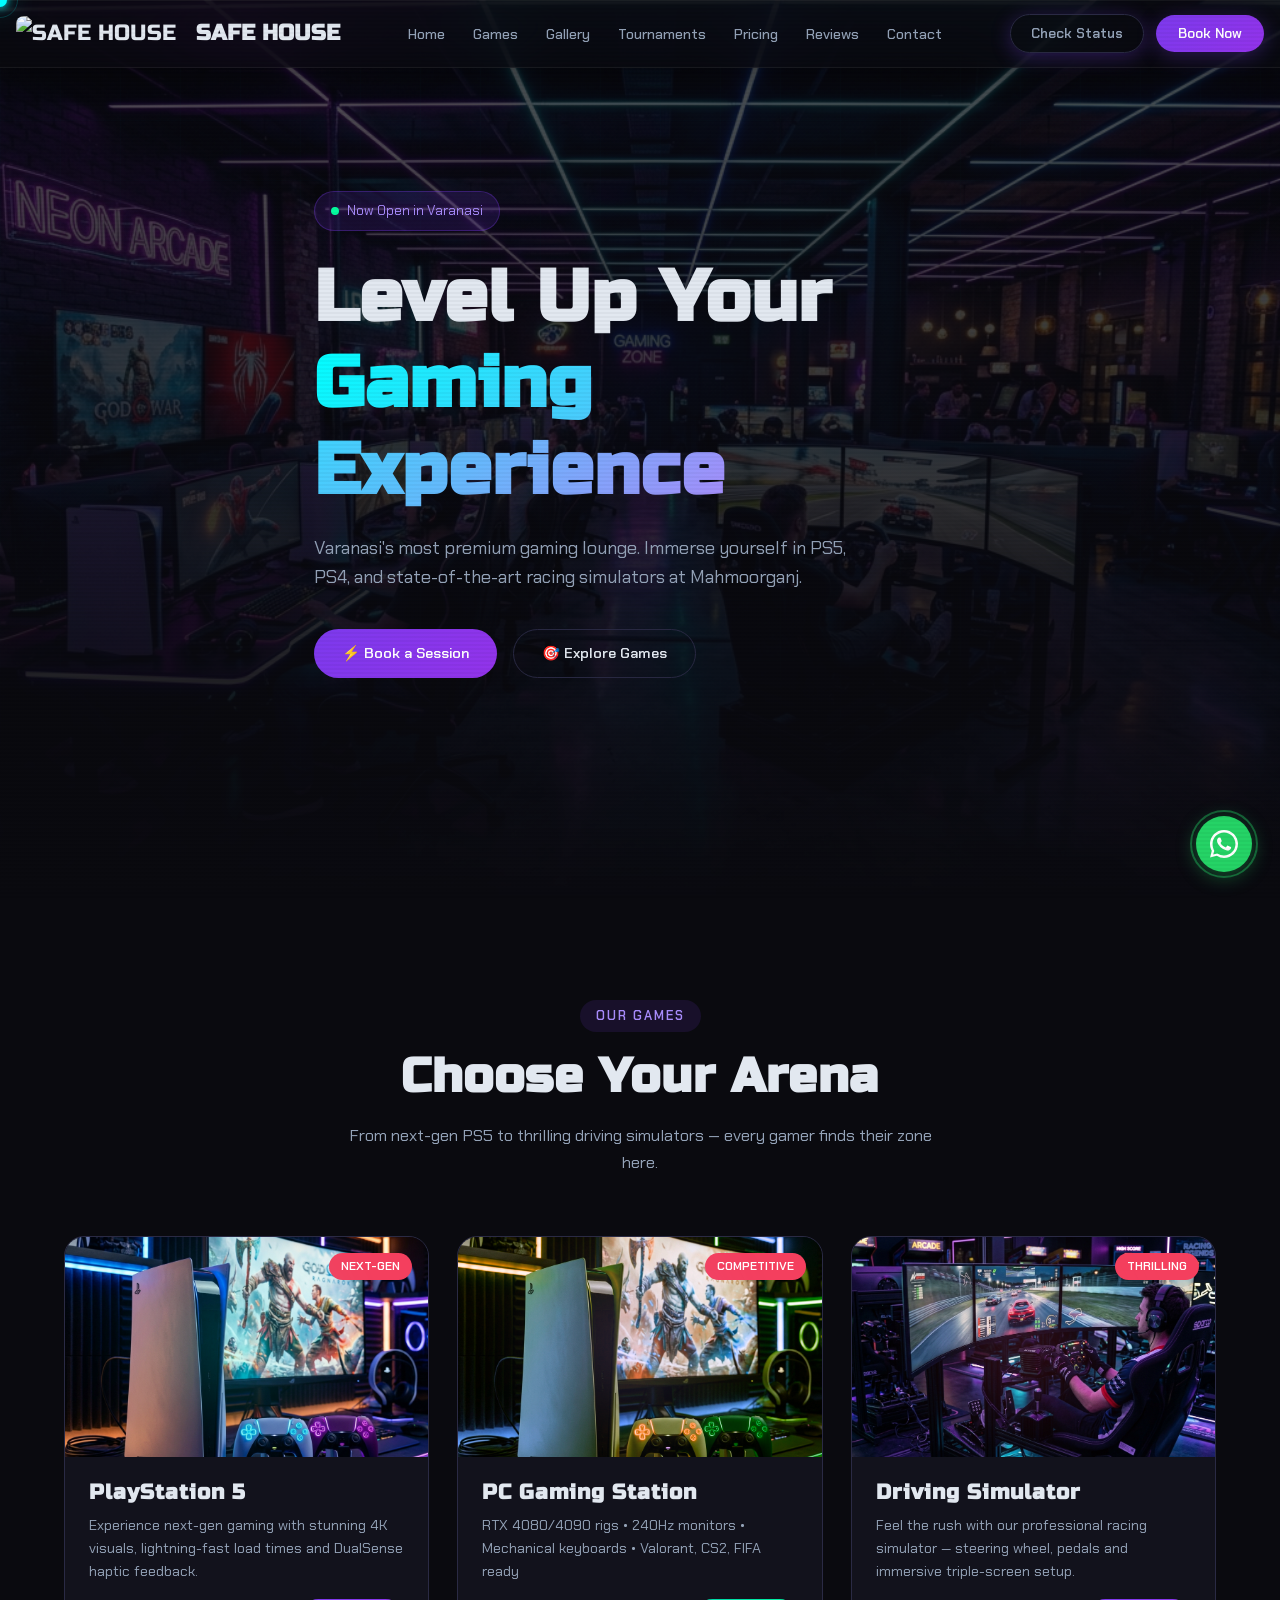
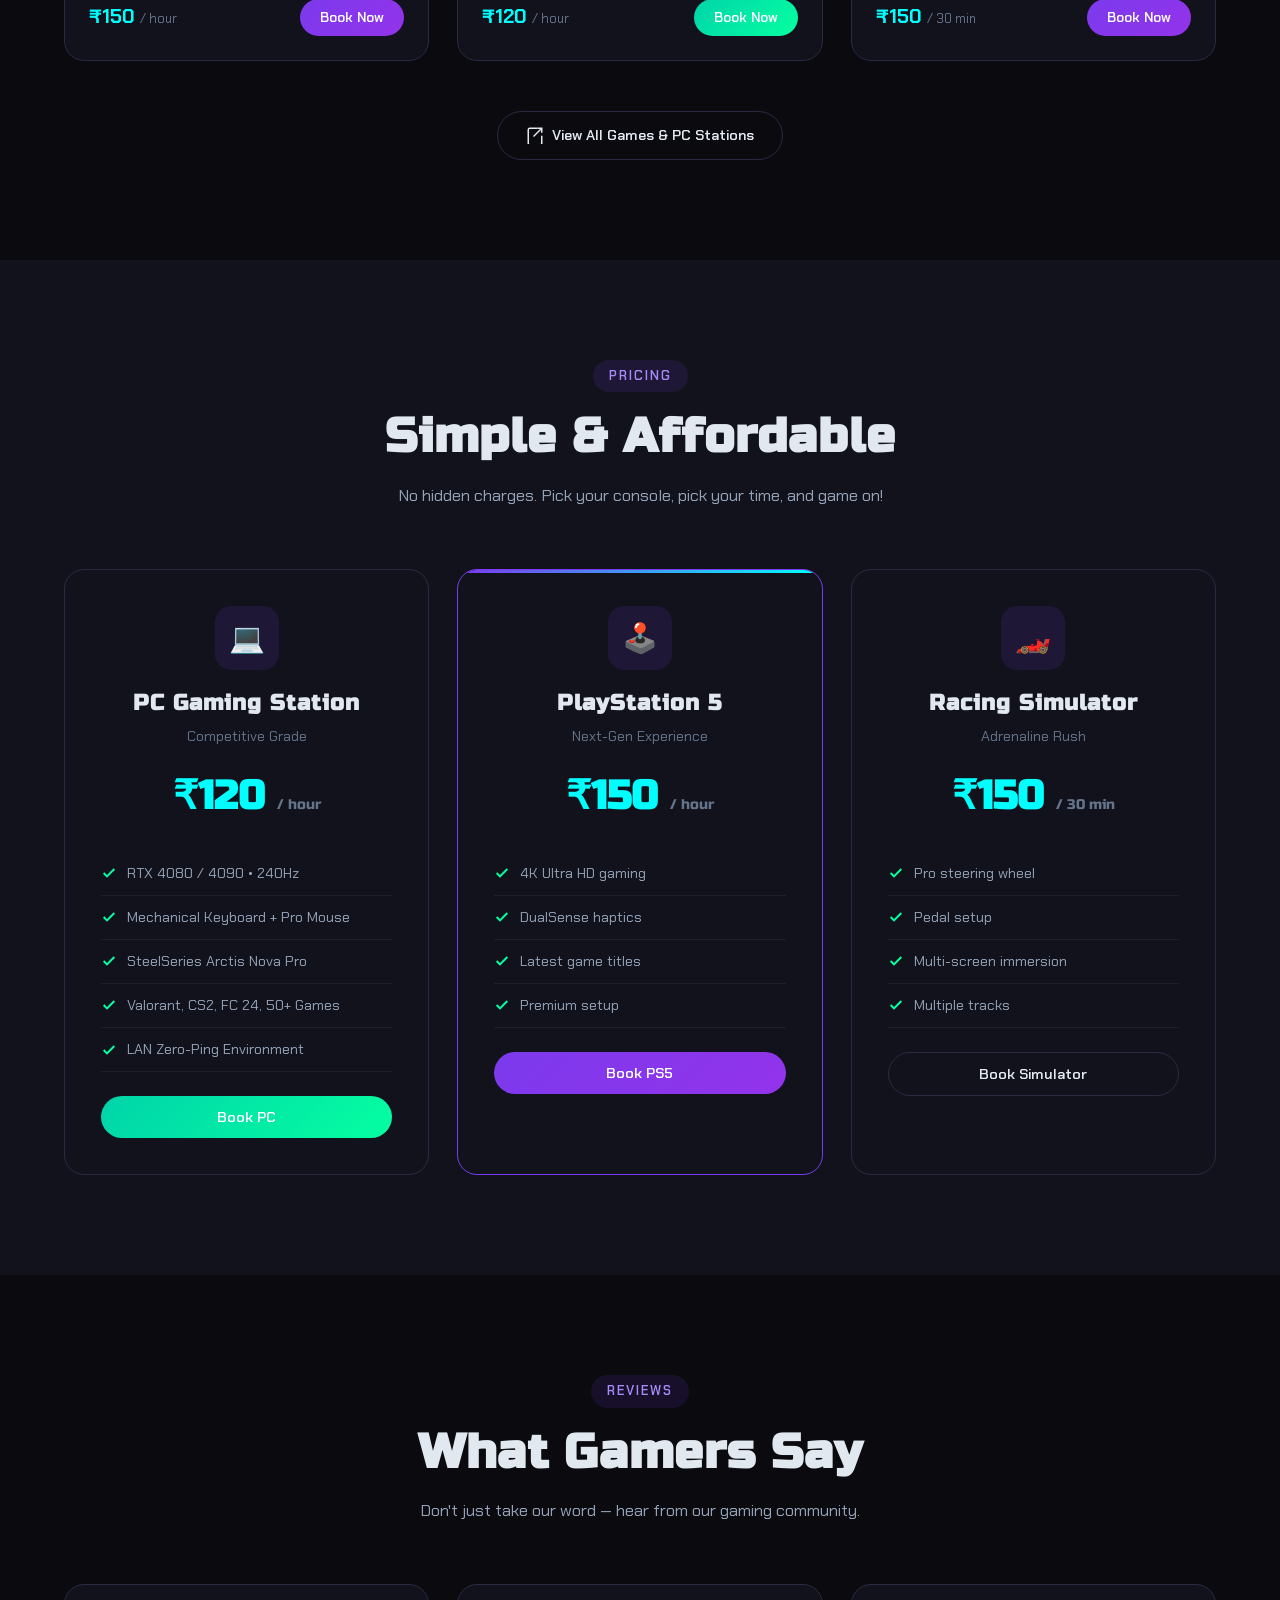
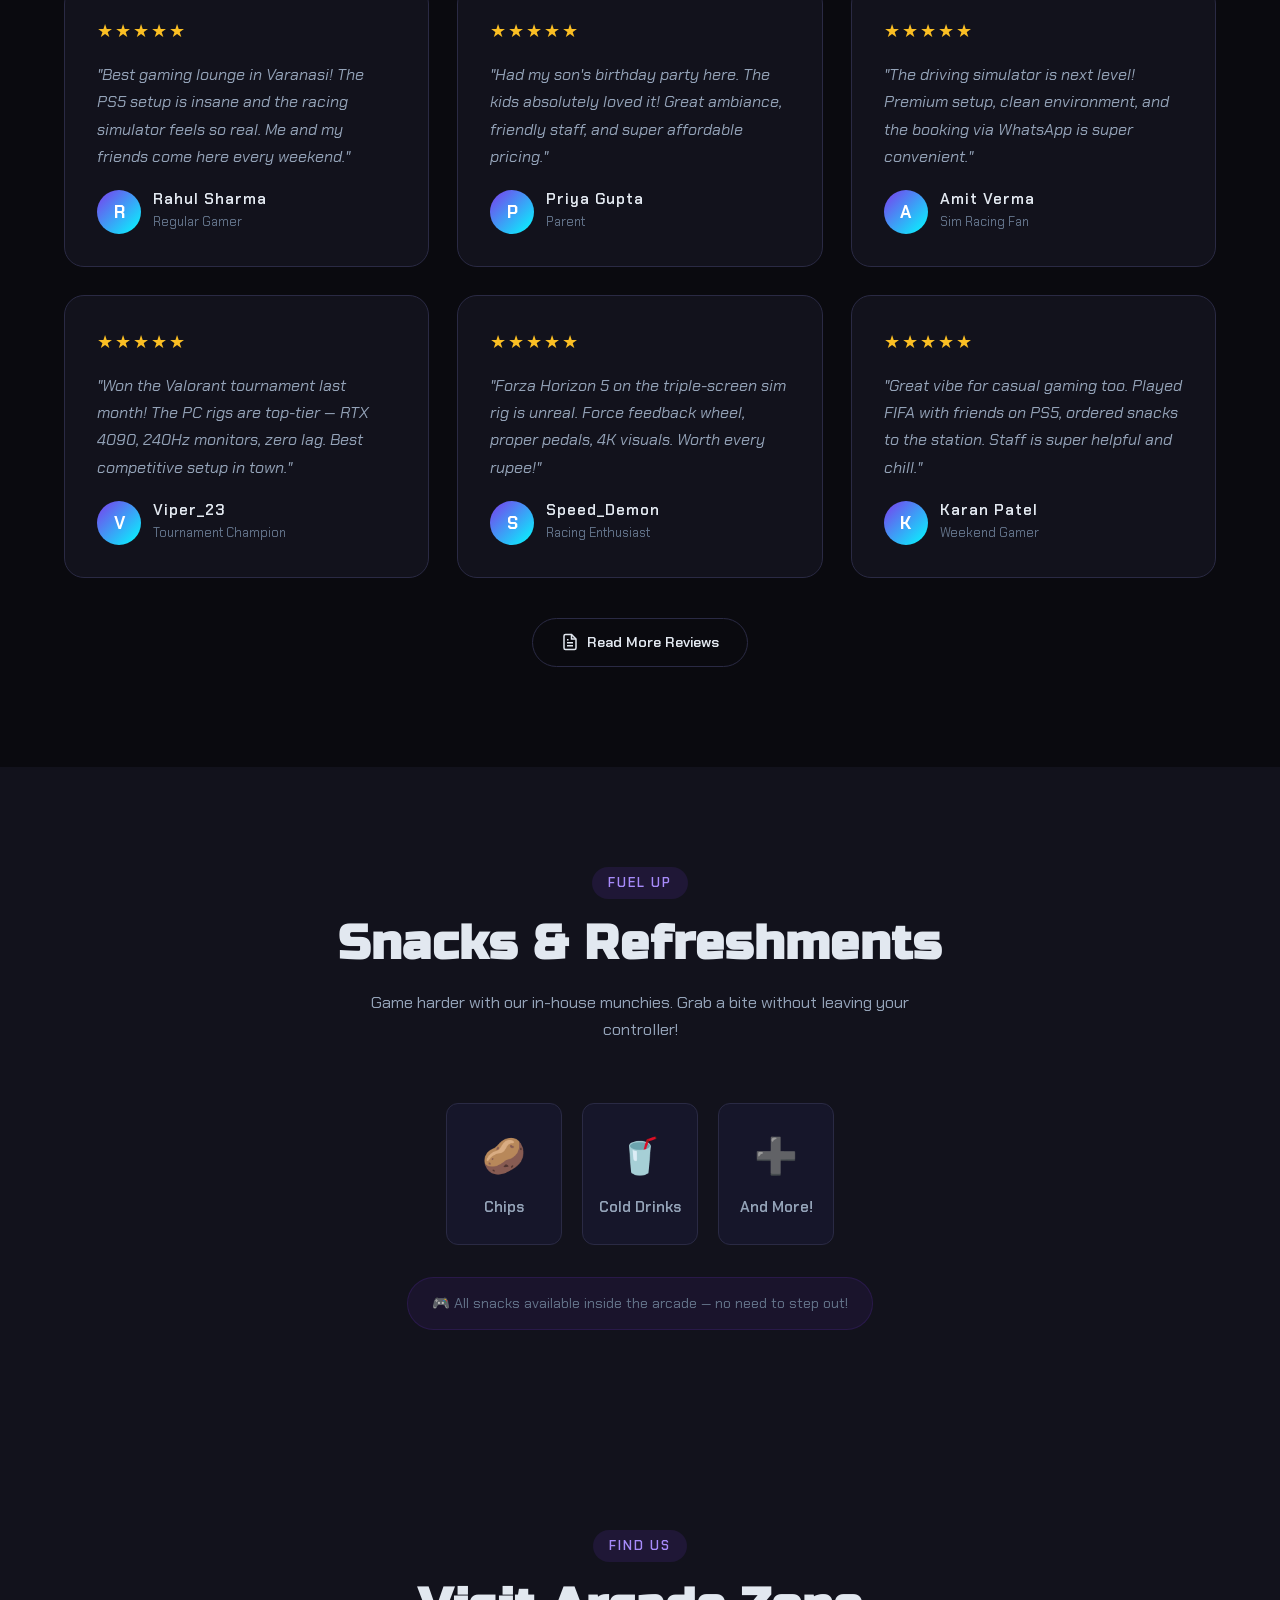
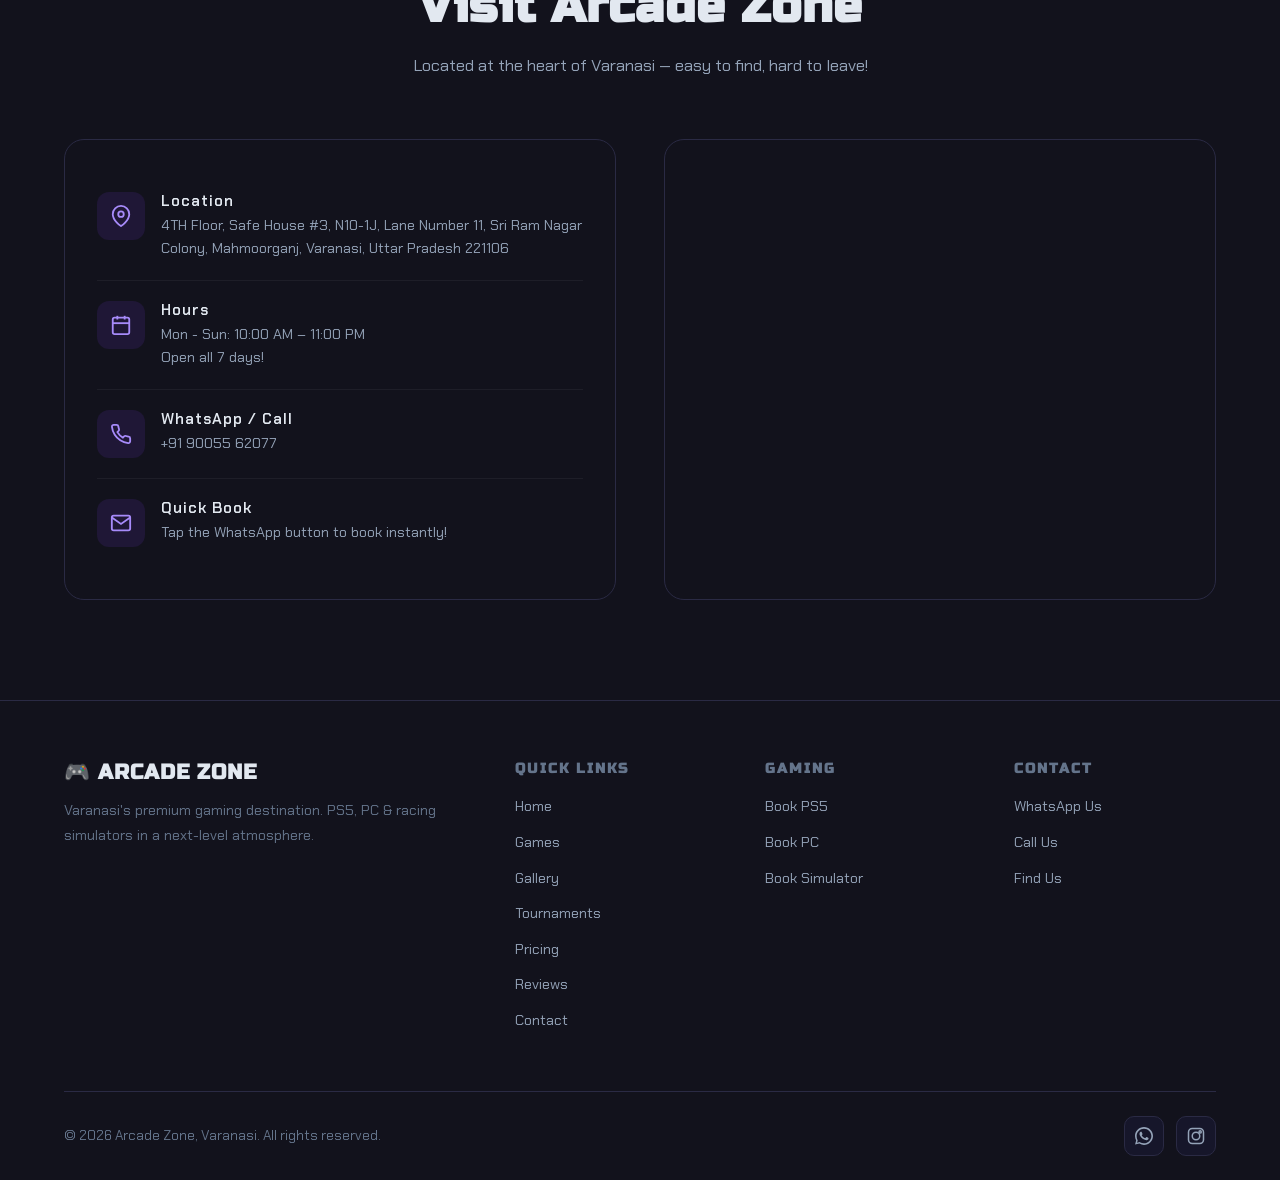
==== commit 73e90d39: "Add all project files" ====
--- a/index.html
+++ b/index.html
@@ -3,8 +3,8 @@
 <head>
 <meta charset="UTF-8">
 <meta name="viewport" content="width=device-width,initial-scale=1">
-<title>Arcade Zone - Premium Gaming Lounge | Agra</title>
-<meta name="description" content="Arcade Zone - Agra's premium gaming lounge. PS5, PS4 & Racing Simulators. Book your gaming session now!">
+<title>SAFE HOUSE - Premium Gaming Cafe | Varanasi</title>
+<meta name="description" content="SAFE HOUSE - Varanasi's premium gaming cafe. PS5, PC & Racing Simulators at Mahmoorganj. Book your gaming session now!">
 <link rel="stylesheet" href="styles.css">
 <link rel="stylesheet" href="animations.css">
 <link rel="icon" href="data:image/svg+xml,<svg xmlns='http://www.w3.org/2000/svg' viewBox='0 0 100 100'><text y='.9em' font-size='90'>🎮</text></svg>">
@@ -15,16 +15,21 @@
 
 <!-- NAVBAR -->
 <nav class="navbar" id="navbar" style="transition:all .3s cubic-bezier(.4,0,.2,1)">
-<a href="#" class="nav-logo"><div class="logo-icon">🎮</div>ARCADE ZONE</a>
+<a href="index.html" class="nav-logo"><img src="images/safehouse-logo.png" alt="SAFE HOUSE" style="height:36px;width:auto;border-radius:8px"><span style="font-family:var(--font-display);font-size:1.35rem;font-weight:700;color:var(--text-primary);margin-left:10px">SAFE HOUSE</span></a>
 <ul class="nav-links" id="navLinks">
-<li><a href="#home">Home</a></li>
-<li><a href="#games">Games</a></li>
-<li><a href="#pricing">Pricing</a></li>
-<li><a href="#reviews">Reviews</a></li>
-<li><a href="#contact">Contact</a></li>
+<li><a href="index.html">Home</a></li>
+<li><a href="games.html">Games</a></li>
+<li><a href="gallery.html">Gallery</a></li>
+<li><a href="tournaments.html">Tournaments</a></li>
+<li><a href="pricing.html">Pricing</a></li>
+<li><a href="reviews.html">Reviews</a></li>
+<li><a href="contact.html">Contact</a></li>
 </ul>
-<button class="nav-cta" onclick="openBooking()">Book Now</button>
-<button class="hamburger" id="hamburger" onclick="toggleNav()" aria-label="Menu">
+      <div class="nav-actions">
+        <button class="nav-cta nav-cta-secondary" onclick="openStatusCheck()">Check Status</button>
+        <button class="nav-cta" onclick="openBooking()">Book Now</button>
+      </div>
+      <button class="hamburger" id="hamburger" onclick="toggleNav()" aria-label="Menu">
 <span></span><span></span><span></span>
 </button>
 </nav>
@@ -34,9 +39,9 @@
 <div class="hero-bg"><img src="images/arcade-hero.png" alt="Arcade Zone Gaming Lounge"></div>
 <div class="hero-overlay"></div>
 <div class="hero-content container">
-<div class="hero-badge"><span class="pulse"></span> Now Open in Agra</div>
+<div class="hero-badge"><span class="pulse"></span> Now Open in Varanasi</div>
 <h1>Level Up Your <span class="highlight">Gaming Experience</span></h1>
-<p>Agra's most premium gaming lounge. Immerse yourself in PS5, PS4, and state-of-the-art racing simulators at Avadhpuri Choraha.</p>
+<p>Varanasi's most premium gaming lounge. Immerse yourself in PS5, PS4, and state-of-the-art racing simulators at Mahmoorganj.</p>
 <div class="hero-buttons">
 <button class="btn-primary" onclick="openBooking()">⚡ Book a Session</button>
 <a href="#games" class="btn-secondary">🎯 Explore Games</a>
@@ -54,7 +59,7 @@
 </div>
 <div class="games-grid">
 <div class="game-card animate-on-scroll">
-<div class="game-card-image"><img src="images/ps5-setup.png" alt="PS5 Gaming"><span class="game-card-badge">NEXT-GEN</span></div>
+<div class="game-card-image"><img src="images/ps5-setup.png" alt="PS5 Gaming" loading="lazy"><span class="game-card-badge">NEXT-GEN</span></div>
 <div class="game-card-content">
 <h3>PlayStation 5</h3>
 <p>Experience next-gen gaming with stunning 4K visuals, lightning-fast load times and DualSense haptic feedback.</p>
@@ -62,15 +67,15 @@
 </div>
 </div>
 <div class="game-card animate-on-scroll">
-<div class="game-card-image"><img src="images/ps4-setup.png" alt="PS4 Gaming"><span class="game-card-badge">POPULAR</span></div>
+<div class="game-card-image"><img src="images/ps5-setup.png" alt="PC Gaming" loading="lazy" style="filter: hue-rotate(200deg)"><span class="game-card-badge">COMPETITIVE</span></div>
 <div class="game-card-content">
-<h3>PlayStation 4</h3>
-<p>Massive game library with all your favorites. Perfect for casual sessions and multiplayer showdowns with friends.</p>
-<div class="game-card-meta"><span class="game-price">₹80 <span>/ hour</span></span><button class="btn-primary" style="padding:10px 20px;font-size:0.85rem" onclick="openBooking('ps4')">Book Now</button></div>
+<h3>PC Gaming Station</h3>
+<p>RTX 4080/4090 rigs • 240Hz monitors • Mechanical keyboards • Valorant, CS2, FIFA ready</p>
+<div class="game-card-meta"><span class="game-price">₹120 <span>/ hour</span></span><button class="btn-primary" style="padding:10px 20px;font-size:0.85rem;background:linear-gradient(135deg,#00d4aa,#05FFA1)" onclick="openBooking('pc')">Book Now</button></div>
 </div>
 </div>
 <div class="game-card animate-on-scroll">
-<div class="game-card-image"><img src="images/driving-simulator.png" alt="Driving Simulator"><span class="game-card-badge">THRILLING</span></div>
+<div class="game-card-image"><img src="images/driving-simulator.png" alt="Driving Simulator" loading="lazy"><span class="game-card-badge">THRILLING</span></div>
 <div class="game-card-content">
 <h3>Driving Simulator</h3>
 <p>Feel the rush with our professional racing simulator — steering wheel, pedals and immersive triple-screen setup.</p>
@@ -78,6 +83,10 @@
 </div>
 </div>
 </div>
+
+<div class="section-cta animate-on-scroll" style="text-align:center;margin-top:50px">
+<a href="games.html" class="btn-secondary" style="display:inline-flex;align-items:center;gap:8px"><svg width="18" height="18" viewBox="0 0 24 24" fill="none" stroke="currentColor" stroke-width="2"><path d="M21 13v10a2 2 0 0 1-2 2H5a2 2 0 0 1-2-2V5a2 2 0 0 1 2-2h10"/><polyline points="15 3 21 3 21 9"/><line x1="10" y1="14" x2="21" y2="3"/></svg> View All Games & PC Stations</a>
+</div>
 </div>
 </section>
 
@@ -91,17 +100,18 @@
 </div>
 <div class="pricing-grid">
 <div class="pricing-card animate-on-scroll">
-<div class="pricing-icon">🎮</div>
-<h3>PlayStation 4</h3>
-<p style="color:var(--text-muted);font-size:0.9rem">Classic Gaming</p>
-<div class="price">₹80 <span>/ hour</span></div>
+<div class="pricing-icon">💻</div>
+<h3>PC Gaming Station</h3>
+<p style="color:var(--text-muted);font-size:0.9rem">Competitive Grade</p>
+<div class="price">₹120 <span>/ hour</span></div>
 <ul class="pricing-features">
-<li><svg width="16" height="16" viewBox="0 0 24 24" fill="none" stroke="currentColor" stroke-width="3"><polyline points="20 6 9 17 4 12"/></svg> Huge game library</li>
-<li><svg width="16" height="16" viewBox="0 0 24 24" fill="none" stroke="currentColor" stroke-width="3"><polyline points="20 6 9 17 4 12"/></svg> Multiplayer support</li>
-<li><svg width="16" height="16" viewBox="0 0 24 24" fill="none" stroke="currentColor" stroke-width="3"><polyline points="20 6 9 17 4 12"/></svg> Comfortable seating</li>
-<li><svg width="16" height="16" viewBox="0 0 24 24" fill="none" stroke="currentColor" stroke-width="3"><polyline points="20 6 9 17 4 12"/></svg> HD display</li>
+<li><svg width="16" height="16" viewBox="0 0 24 24" fill="none" stroke="currentColor" stroke-width="3"><polyline points="20 6 9 17 4 12"/></svg> RTX 4080 / 4090 • 240Hz</li>
+<li><svg width="16" height="16" viewBox="0 0 24 24" fill="none" stroke="currentColor" stroke-width="3"><polyline points="20 6 9 17 4 12"/></svg> Mechanical Keyboard + Pro Mouse</li>
+<li><svg width="16" height="16" viewBox="0 0 24 24" fill="none" stroke="currentColor" stroke-width="3"><polyline points="20 6 9 17 4 12"/></svg> SteelSeries Arctis Nova Pro</li>
+<li><svg width="16" height="16" viewBox="0 0 24 24" fill="none" stroke="currentColor" stroke-width="3"><polyline points="20 6 9 17 4 12"/></svg> Valorant, CS2, FC 24, 50+ Games</li>
+<li><svg width="16" height="16" viewBox="0 0 24 24" fill="none" stroke="currentColor" stroke-width="3"><polyline points="20 6 9 17 4 12"/></svg> LAN Zero-Ping Environment</li>
 </ul>
-<button class="btn-secondary" style="width:100%;justify-content:center" onclick="openBooking('ps4')">Book PS4</button>
+<button class="btn-primary" style="width:100%;justify-content:center;background:linear-gradient(135deg,#00d4aa,#05FFA1)" onclick="openBooking('pc')">Book PC</button>
 </div>
 <div class="pricing-card featured animate-on-scroll">
 <div class="pricing-icon">🕹️</div>
@@ -144,7 +154,7 @@
 <div class="testimonials-grid">
 <div class="testimonial-card animate-on-scroll">
 <div class="testimonial-stars">★★★★★</div>
-<p class="testimonial-text">"Best gaming lounge in Agra! The PS5 setup is insane and the racing simulator feels so real. Me and my friends come here every weekend."</p>
+<p class="testimonial-text">"Best gaming lounge in Varanasi! The PS5 setup is insane and the racing simulator feels so real. Me and my friends come here every weekend."</p>
 <div class="testimonial-author"><div class="testimonial-avatar">R</div><div class="testimonial-info"><h4>Rahul Sharma</h4><span>Regular Gamer</span></div></div>
 </div>
 <div class="testimonial-card animate-on-scroll">
@@ -157,6 +167,25 @@
 <p class="testimonial-text">"The driving simulator is next level! Premium setup, clean environment, and the booking via WhatsApp is super convenient."</p>
 <div class="testimonial-author"><div class="testimonial-avatar">A</div><div class="testimonial-info"><h4>Amit Verma</h4><span>Sim Racing Fan</span></div></div>
 </div>
+<div class="testimonial-card animate-on-scroll">
+<div class="testimonial-stars">★★★★★</div>
+<p class="testimonial-text">"Won the Valorant tournament last month! The PC rigs are top-tier — RTX 4090, 240Hz monitors, zero lag. Best competitive setup in town."</p>
+<div class="testimonial-author"><div class="testimonial-avatar">V</div><div class="testimonial-info"><h4>Viper_23</h4><span>Tournament Champion</span></div></div>
+</div>
+<div class="testimonial-card animate-on-scroll">
+<div class="testimonial-stars">★★★★★</div>
+<p class="testimonial-text">"Forza Horizon 5 on the triple-screen sim rig is unreal. Force feedback wheel, proper pedals, 4K visuals. Worth every rupee!"</p>
+<div class="testimonial-author"><div class="testimonial-avatar">S</div><div class="testimonial-info"><h4>Speed_Demon</h4><span>Racing Enthusiast</span></div></div>
+</div>
+<div class="testimonial-card animate-on-scroll">
+<div class="testimonial-stars">★★★★★</div>
+<p class="testimonial-text">"Great vibe for casual gaming too. Played FIFA with friends on PS5, ordered snacks to the station. Staff is super helpful and chill."</p>
+<div class="testimonial-author"><div class="testimonial-avatar">K</div><div class="testimonial-info"><h4>Karan Patel</h4><span>Weekend Gamer</span></div></div>
+</div>
+</div>
+
+<div class="section-cta animate-on-scroll" style="text-align:center;margin-top:40px">
+<a href="reviews.html" class="btn-secondary" style="display:inline-flex;align-items:center;gap:8px"><svg width="18" height="18" viewBox="0 0 24 24" fill="none" stroke="currentColor" stroke-width="2"><path d="M14 2H6a2 2 0 0 0-2 2v16a2 2 0 0 0 2 2h12a2 2 0 0 0 2-2V8z"/><polyline points="14 2 14 8 20 8"/><line x1="16" y1="13" x2="8" y2="13"/><line x1="16" y1="17" x2="8" y2="17"/><polyline points="10 9 9 9 8 9"/></svg> Read More Reviews</a>
 </div>
 </div>
 </section>
@@ -184,13 +213,13 @@
 <div class="section-header animate-on-scroll">
 <span class="section-tag">Find Us</span>
 <h2 class="section-title">Visit Arcade Zone</h2>
-<p class="section-subtitle">Located at the heart of Agra — easy to find, hard to leave!</p>
+<p class="section-subtitle">Located at the heart of Varanasi — easy to find, hard to leave!</p>
 </div>
 <div class="contact-grid">
 <div class="contact-info-card animate-on-scroll">
 <div class="contact-item">
 <div class="contact-icon"><svg viewBox="0 0 24 24" fill="none" stroke="currentColor" stroke-width="2"><path d="M21 10c0 7-9 13-9 13s-9-6-9-13a9 9 0 0 1 18 0z"/><circle cx="12" cy="10" r="3"/></svg></div>
-<div class="contact-details"><h4>Location</h4><p>Avadhpuri Choraha, Agra, Uttar Pradesh</p></div>
+<div class="contact-details"><h4>Location</h4><p>4TH Floor, Safe House #3, N10-1J, Lane Number 11, Sri Ram Nagar Colony, Mahmoorganj, Varanasi, Uttar Pradesh 221106</p></div>
 </div>
 <div class="contact-item">
 <div class="contact-icon"><svg viewBox="0 0 24 24" fill="none" stroke="currentColor" stroke-width="2"><rect x="3" y="4" width="18" height="18" rx="2" ry="2"/><line x1="16" y1="2" x2="16" y2="6"/><line x1="8" y1="2" x2="8" y2="6"/><line x1="3" y1="10" x2="21" y2="10"/></svg></div>
@@ -198,7 +227,7 @@
 </div>
 <div class="contact-item">
 <div class="contact-icon"><svg viewBox="0 0 24 24" fill="none" stroke="currentColor" stroke-width="2"><path d="M22 16.92v3a2 2 0 0 1-2.18 2 19.79 19.79 0 0 1-8.63-3.07 19.5 19.5 0 0 1-6-6 19.79 19.79 0 0 1-3.07-8.67A2 2 0 0 1 4.11 2h3a2 2 0 0 1 2 1.72c.127.96.361 1.903.7 2.81a2 2 0 0 1-.45 2.11L8.09 9.91a16 16 0 0 0 6 6l1.27-1.27a2 2 0 0 1 2.11-.45c.907.339 1.85.573 2.81.7A2 2 0 0 1 22 16.92z"/></svg></div>
-<div class="contact-details"><h4>WhatsApp / Call</h4><p>+91 88518 22791</p></div>
+<div class="contact-details"><h4>WhatsApp / Call</h4><p>+91 90055 62077</p></div>
 </div>
 <div class="contact-item">
 <div class="contact-icon"><svg viewBox="0 0 24 24" fill="none" stroke="currentColor" stroke-width="2"><path d="M4 4h16c1.1 0 2 .9 2 2v12c0 1.1-.9 2-2 2H4c-1.1 0-2-.9-2-2V6c0-1.1.9-2 2-2z"/><polyline points="22,6 12,13 2,6"/></svg></div>
@@ -206,7 +235,7 @@
 </div>
 </div>
 <div class="map-container animate-on-scroll">
-<iframe src="https://www.google.com/maps/embed?pb=!1m18!1m12!1m3!1d3549.5!2d78.0!3d27.18!2m3!1f0!2f0!3f0!3m2!1i1024!2i768!4f13.1!3m3!1m2!1s0x0%3A0x0!2zMjfCsDEwJzQ4LjAiTiA3OMKwMDAnMDAuMCJF!5e0!3m2!1sen!2sin!4v1" allowfullscreen loading="lazy" title="Arcade Zone Location"></iframe>
+<iframe src="https://www.google.com/maps/embed?pb=!1m18!1m12!1m3!1d3569.5!2d82.99!3d25.32!2m3!1f0!2f0!3f0!3m2!1i1024!2i768!4f13.1!3m3!1m2!1s0x398e33229b5318eb%3A0xd83e3315d8bd51e0!2s4TH%20Floor%2C%20Safe%20House%20%233%2C%20N10-1J%2C%20Lane%20Number%2011%2C%20Sri%20Ram%20Nagar%20Colony%2C%20Mahmoorganj%2C%20Varanasi%2C%20Uttar%20Pradesh%20221106!5e0!3m2!1sen!2sin!4v1" allowfullscreen loading="lazy" title="Arcade Zone Location"></iframe>
 </div>
 </div>
 </div>
@@ -218,17 +247,17 @@
 <div class="footer-grid">
 <div class="footer-brand">
 <h3>🎮 ARCADE ZONE</h3>
-<p>Agra's premium gaming destination. PS5, PS4 & racing simulators in a next-level atmosphere.</p>
-</div>
-<div class="footer-col"><h4>Quick Links</h4><ul><li><a href="#home">Home</a></li><li><a href="#games">Games</a></li><li><a href="#pricing">Pricing</a></li><li><a href="#reviews">Reviews</a></li></ul></div>
-<div class="footer-col"><h4>Gaming</h4><ul><li><a href="#" onclick="openBooking('ps5')">Book PS5</a></li><li><a href="#" onclick="openBooking('ps4')">Book PS4</a></li><li><a href="#" onclick="openBooking('sim')">Book Simulator</a></li></ul></div>
-<div class="footer-col"><h4>Contact</h4><ul><li><a href="https://wa.me/918851822791" target="_blank">WhatsApp Us</a></li><li><a href="tel:+918851822791">Call Us</a></li><li><a href="#contact">Find Us</a></li></ul></div>
+<p>Varanasi's premium gaming destination. PS5, PC & racing simulators in a next-level atmosphere.</p>
+</div>
+<div class="footer-col"><h4>Quick Links</h4><ul><li><a href="index.html">Home</a></li><li><a href="games.html">Games</a></li><li><a href="gallery.html">Gallery</a></li><li><a href="tournaments.html">Tournaments</a></li><li><a href="pricing.html">Pricing</a></li><li><a href="reviews.html">Reviews</a></li><li><a href="contact.html">Contact</a></li></ul></div>
+<div class="footer-col"><h4>Gaming</h4><ul><li><a href="#" onclick="openBooking('ps5')">Book PS5</a></li><li><a href="#" onclick="openBooking('pc')">Book PC</a></li><li><a href="#" onclick="openBooking('sim')">Book Simulator</a></li></ul></div>
+<div class="footer-col"><h4>Contact</h4><ul><li><a href="https://wa.me/919005562077" target="_blank">WhatsApp Us</a></li><li><a href="tel:+919005562077">Call Us</a></li><li><a href="contact.html">Find Us</a></li></ul></div>
 </div>
 <div class="footer-bottom">
-<p>&copy; 2026 Arcade Zone, Agra. All rights reserved.</p>
+<p>&copy; 2026 Arcade Zone, Varanasi. All rights reserved.</p>
 <div class="social-links">
-<a href="https://wa.me/918851822791" class="social-link" target="_blank" aria-label="WhatsApp"><svg viewBox="0 0 24 24" fill="currentColor"><path d="M17.472 14.382c-.297-.149-1.758-.867-2.03-.967-.273-.099-.471-.148-.67.15-.197.297-.767.966-.94 1.164-.173.199-.347.223-.644.075-.297-.15-1.255-.463-2.39-1.475-.883-.788-1.48-1.761-1.653-2.059-.173-.297-.018-.458.13-.606.134-.133.298-.347.446-.52.149-.174.198-.298.298-.497.099-.198.05-.371-.025-.52-.075-.149-.669-1.612-.916-2.207-.242-.579-.487-.5-.669-.51-.173-.008-.371-.01-.57-.01-.198 0-.52.074-.792.372-.272.297-1.04 1.016-1.04 2.479 0 1.462 1.065 2.875 1.213 3.074.149.198 2.096 3.2 5.077 4.487.709.306 1.262.489 1.694.625.712.227 1.36.195 1.871.118.571-.085 1.758-.719 2.006-1.413.248-.694.248-1.289.173-1.413-.074-.124-.272-.198-.57-.347z"/><path d="M12 0C5.373 0 0 5.373 0 12c0 2.127.555 4.126 1.528 5.867L.06 23.495l5.753-1.508A11.94 11.94 0 0 0 12 24c6.627 0 12-5.373 12-12S18.627 0 12 0zm0 21.82c-1.977 0-3.844-.538-5.445-1.472l-.39-.232-3.416.895.911-3.332-.255-.404A9.784 9.784 0 0 1 2.18 12c0-5.422 4.398-9.82 9.82-9.82 5.422 0 9.82 4.398 9.82 9.82 0 5.422-4.398 9.82-9.82 9.82z"/></svg></a>
-<a href="#" class="social-link" aria-label="Instagram"><svg viewBox="0 0 24 24" fill="none" stroke="currentColor" stroke-width="2"><rect x="2" y="2" width="20" height="20" rx="5"/><circle cx="12" cy="12" r="5"/><circle cx="17.5" cy="6.5" r="1.5"/></svg></a>
+<a href="https://wa.me/919005562077" class="social-link" target="_blank" aria-label="WhatsApp"><svg viewBox="0 0 24 24" fill="currentColor"><path d="M17.472 14.382c-.297-.149-1.758-.867-2.03-.967-.273-.099-.471-.148-.67.15-.197.297-.767.966-.94 1.164-.173.199-.347.223-.644.075-.297-.15-1.255-.463-2.39-1.475-.883-.788-1.48-1.761-1.653-2.059-.173-.297-.018-.458.13-.606.134-.133.298-.347.446-.52.149-.174.198-.298.298-.497.099-.198.05-.371-.025-.52-.075-.149-.669-1.612-.916-2.207-.242-.579-.487-.5-.669-.51-.173-.008-.371-.01-.57-.01-.198 0-.52.074-.792.372-.272.297-1.04 1.016-1.04 2.479 0 1.462 1.065 2.875 1.213 3.074.149.198 2.096 3.2 5.077 4.487.709.306 1.262.489 1.694.625.712.227 1.36.195 1.871.118.571-.085 1.758-.719 2.006-1.413.248-.694.248-1.289.173-1.413-.074-.124-.272-.198-.57-.347z"/><path d="M12 0C5.373 0 0 5.373 0 12c0 2.127.555 4.126 1.528 5.867L.06 23.495l5.753-1.508A11.94 11.94 0 0 0 12 24c6.627 0 12-5.373 12-12S18.627 0 12 0zm0 21.82c-1.977 0-3.844-.538-5.445-1.472l-.39-.232-3.416.895.911-3.332-.255-.404A9.784 9.784 0 0 1 2.18 12c0-5.422 4.398-9.82 9.82-9.82 5.422 0 9.82 4.398 9.82 9.82 0 5.422-4.398 9.82-9.82 9.82z"/></svg></a>
+<a href="https://instagram.com/safehouse.gg" class="social-link" target="_blank" aria-label="Instagram"><svg viewBox="0 0 24 24" fill="none" stroke="currentColor" stroke-width="2"><rect x="2" y="2" width="20" height="20" rx="5"/><circle cx="12" cy="12" r="5"/><circle cx="17.5" cy="6.5" r="1.5"/></svg></a>
 </div>
 </div>
 </div>
@@ -238,7 +267,7 @@
 <div class="booking-overlay" id="bookingOverlay">
 <div class="booking-modal">
 <div class="booking-header"><h2>Book Your Session</h2><button class="booking-close" onclick="closeBooking()" aria-label="Close">&times;</button></div>
-<div class="booking-steps"><div class="step-indicator active" id="step1ind"></div><div class="step-indicator" id="step2ind"></div><div class="step-indicator" id="step3ind"></div><div class="step-indicator" id="step4ind"></div></div>
+<div class="booking-steps"><div class="step-indicator active" id="step1ind"></div><div class="step-indicator" id="step2ind"></div><div class="step-indicator" id="step3ind"></div><div class="step-indicator" id="step4ind"></div><div class="step-indicator" id="step5ind"></div></div>
 <div class="booking-body">
 
 <!-- Step 1: Package -->
@@ -248,6 +277,7 @@
 <label class="package-option" onclick="selectPackage(this,'PlayStation 5',150,'ps5')"><input type="radio" name="package" value="ps5"><div class="package-radio"></div><div class="package-info"><h4>PlayStation 5</h4><p>Next-gen console</p></div><div class="package-price">₹150/hr</div></label>
 <label class="package-option" onclick="selectPackage(this,'PlayStation 4',80,'ps4')"><input type="radio" name="package" value="ps4"><div class="package-radio"></div><div class="package-info"><h4>PlayStation 4</h4><p>Classic gaming</p></div><div class="package-price">₹80/hr</div></label>
 <label class="package-option" onclick="selectPackage(this,'Driving Simulator',150,'sim')"><input type="radio" name="package" value="sim"><div class="package-radio"></div><div class="package-info"><h4>Driving Simulator</h4><p>Racing thrills</p></div><div class="package-price">₹150/30m</div></label>
+<label class="package-option" onclick="selectPackage(this,'PC Gaming Station',120,'pc')"><input type="radio" name="package" value="pc"><div class="package-radio"></div><div class="package-info"><h4>PC Gaming Station</h4><p>RTX 4080/4090 • 240Hz</p></div><div class="package-price">₹120/hr</div></label>
 </div>
 <div class="booking-nav"><button class="btn-primary" onclick="nextStep(2)" style="width:100%;justify-content:center">Next →</button></div>
 </div>
@@ -257,6 +287,10 @@
 <h3 style="margin-bottom:16px;font-family:var(--font-body);font-weight:600">Date & Time</h3>
 <div class="form-group"><label for="bookDate">Select Date *</label><input type="date" id="bookDate" required></div>
 <div class="slot-status" id="slotStatus"></div>
+<div style="display:flex;gap:8px;margin-top:8px">
+<button type="button" class="btn-secondary" onclick="fetchSlots()" style="font-size:0.75rem;padding:6px 12px"><svg width="14" height="14" viewBox="0 0 24 24" fill="none" stroke="currentColor" stroke-width="2"><polyline points="23 4 23 10 17 10"/><path d="M20.49 15a9 9 0 1 1-2.12-9.36L23 10"/></svg> Refresh Slots</button>
+<span id="slotRefreshTime" style="align-self:center;font-size:0.7rem;color:var(--text-muted)"></span>
+</div>
 <div class="form-row">
 <div class="form-group"><label for="bookTime">Time Slot *</label><select id="bookTime"><option value="">Choose a time</option><option value="10:00 AM">10:00 AM</option><option value="11:00 AM">11:00 AM</option><option value="12:00 PM">12:00 PM</option><option value="1:00 PM">1:00 PM</option><option value="2:00 PM">2:00 PM</option><option value="3:00 PM">3:00 PM</option><option value="4:00 PM">4:00 PM</option><option value="5:00 PM">5:00 PM</option><option value="6:00 PM">6:00 PM</option><option value="7:00 PM">7:00 PM</option><option value="8:00 PM">8:00 PM</option><option value="9:00 PM">9:00 PM</option><option value="10:00 PM">10:00 PM</option></select></div>
 <div class="form-group"><label for="bookDuration">Duration *</label><select id="bookDuration"><option value="1">1 Hour</option><option value="2">2 Hours</option><option value="3">3 Hours</option><option value="4">4 Hours</option></select></div>
@@ -268,43 +302,130 @@
 <!-- Step 3: Details -->
 <div class="booking-step" id="bookStep3">
 <h3 style="margin-bottom:16px;font-family:var(--font-body);font-weight:600">Your Details</h3>
-<div class="form-group"><label for="bookName">Full Name *</label><input type="text" id="bookName" placeholder="Enter your name" required></div>
+<div class="form-group"><label for="bookName">Full Name *</label><input type="text" inputmode="text" autocomplete="name" id="bookName" placeholder="Enter your name" required></div>
 <div class="form-row">
-<div class="form-group"><label for="bookPhone">Phone *</label><input type="tel" id="bookPhone" placeholder="+91" required></div>
-<div class="form-group"><label for="bookEmail">Email</label><input type="email" id="bookEmail" placeholder="Optional"></div>
+<div class="form-group"><label for="bookPhone">Phone *</label><input type="tel" inputmode="tel" id="bookPhone" placeholder="+91" required></div>
+<div class="form-group"><label for="bookEmail">Email</label><input type="email" inputmode="email" id="bookEmail" placeholder="Optional"></div>
 </div>
 <div class="form-group"><label for="bookNotes">Special Requests</label><input type="text" id="bookNotes" placeholder="Birthday party, group event, etc."></div>
-<div class="booking-nav"><button class="btn-secondary" onclick="prevStep(2)">← Back</button><button class="btn-primary" onclick="nextStep(4)">Review Booking →</button></div>
-</div>
-
-<!-- Step 4: Summary -->
+<div class="booking-nav"><button class="btn-secondary" onclick="prevStep(2)">← Back</button><button class="btn-primary" onclick="nextStep(4)">Next →</button></div>
+</div>
+
+<!-- Step 4: Payment -->
 <div class="booking-step" id="bookStep4">
+<h3 style="margin-bottom:16px;font-family:var(--font-body);font-weight:600">Payment</h3>
+<div class="payment-info" style="background:var(--bg-card);border:1px solid var(--border);border-radius:12px;padding:20px;margin-bottom:20px">
+<div style="display:flex;align-items:center;gap:12px;margin-bottom:12px"><svg viewBox="0 0 24 24" fill="none" stroke="currentColor" stroke-width="2" style="width:24px;height:24px;color:var(--neon-green)"><path d="M12 22s8-4 8-10V5l-8-3-8 3v7c0 6 8 10 8 10z"/><line x1="12" y1="11" x2="12" y2="16"/><line x1="8" y1="16" x2="16" y2="16"/></svg><span style="font-weight:600;font-size:1.1rem">Payment Details</span></div>
+<div style="margin-bottom:12px"><strong>UPI ID:</strong> <code id="upiId" style="background:var(--bg);padding:4px 8px;border-radius:4px;font-family:monospace">arcadezone@upi</code> <button class="btn-secondary" onclick="copyUPI()" style="font-size:0.75rem;padding:4px 10px;margin-left:8px">Copy</button></div>
+<div style="margin-bottom:12px"><strong>Amount to Pay:</strong> <span id="paymentAmount" style="color:var(--neon-green);font-weight:700;font-size:1rem">₹0</span></div>
+<p style="color:var(--text-muted);font-size:0.85rem;margin:0">After payment, upload a screenshot of the transaction below.</p>
+</div>
+<div class="form-group">
+<label for="paymentScreenshot">Payment Screenshot *</label>
+<input type="file" id="paymentScreenshot" accept=".jpg,.jpeg,.png" required>
+<p class="file-hint" style="color:var(--text-muted);font-size:0.8rem;margin-top:6px">Accepted: JPG, JPEG, PNG (max 5MB)</p>
+</div>
+<div class="file-preview" id="screenshotPreview" style="display:none;margin-top:12px"></div>
+<div class="booking-nav"><button class="btn-secondary" onclick="prevStep(3)">← Back</button><button class="btn-primary" onclick="nextStep(5)" id="paymentNextBtn" disabled>Review Booking →</button></div>
+</div>
+
+<!-- Step 5: Summary -->
+<div class="booking-step" id="bookStep5">
 <h3 style="margin-bottom:16px;font-family:var(--font-body);font-weight:600">Booking Summary</h3>
 <div class="booking-summary" id="bookingSummary"></div>
-<div class="booking-nav" style="margin-top:20px"><button class="btn-secondary" onclick="prevStep(3)">← Back</button><button class="btn-primary" onclick="submitBooking()" style="background:linear-gradient(135deg,#25D366,#128C7E)">📱 Confirm & Send via WhatsApp</button></div>
+<div class="booking-nav" style="margin-top:20px"><button class="btn-secondary" onclick="prevStep(4)">← Back</button><button class="btn-primary" onclick="submitBooking()" style="background:linear-gradient(135deg,#25D366,#128C7E)">📱 Confirm & Send via WhatsApp</button></div>
 </div>
 
 <!-- Success -->
-<div class="booking-step" id="bookStepSuccess">
-<div class="booking-success">
-<div class="success-icon"><svg viewBox="0 0 24 24" fill="none" stroke="currentColor" stroke-width="2"><polyline points="20 6 9 17 4 12"/></svg></div>
-<h3>Booking Confirmed!</h3>
-<p>Your booking details have been sent to Arcade Zone via WhatsApp.</p>
-<p style="color:var(--neon-green);font-weight:600;margin-top:12px">The owner will confirm your slot shortly!</p>
-<button class="btn-primary" onclick="closeBooking()" style="margin-top:24px">Done ✓</button>
-</div>
-</div>
+  <div class="booking-step" id="bookStepSuccess">
+  <div class="booking-success">
+  <div class="success-icon"><svg viewBox="0 0 24 24" fill="none" stroke="currentColor" stroke-width="2"><polyline points="20 6 9 17 4 12"/></svg></div>
+  <h3>Booking Confirmed!</h3>
+  <p>Your booking details have been sent to Arcade Zone via WhatsApp.</p>
+  
+  <!-- Booking Reference Code -->
+  <div id="bookingRefCard" style="background:rgba(37,211,102,0.1);border:2px solid var(--neon-green);border-radius:12px;padding:20px;margin:20px 0;text-align:center">
+    <div style="font-size:0.75rem;text-transform:uppercase;letter-spacing:0.1em;color:var(--neon-green);font-weight:700;margin-bottom:8px">Your Booking Reference</div>
+    <div id="bookingRefCode" style="font-family:var(--mono);font-size:1.5rem;font-weight:700;color:var(--neon-green);letter-spacing:0.1em;margin-bottom:12px;word-break:break-all">—</div>
+    <button class="btn-secondary" onclick="copyBookingRef()" style="font-size:0.8rem;padding:8px 16px;margin-right:8px">
+      <svg width="14" height="14" viewBox="0 0 24 24" fill="none" stroke="currentColor" stroke-width="2" style="vertical-align:middle;margin-right:4px"><rect x="9" y="9" width="13" height="13" rx="2" ry="2"/><path d="M5 15H4a2 2 0 0 1-2-2V4a2 2 0 0 1 2-2h9a2 2 0 0 1 2 2v1"/></svg>
+      Copy Code
+    </button>
+    <button class="btn-primary" onclick="downloadBookingRef()" style="font-size:0.8rem;padding:8px 16px;background:var(--neon-green);color:var(--bg)">
+      <svg width="14" height="14" viewBox="0 0 24 24" fill="none" stroke="currentColor" stroke-width="2" style="vertical-align:middle;margin-right:4px"><path d="M21 15v4a2 2 0 0 1-2 2H5a2 2 0 0 1-2-2v-4"/><polyline points="7 10 12 15 17 10"/><line x1="12" y1="15" x2="12" y2="3"/></svg>
+      Save as Image
+    </button>
+  </div>
+  
+  <div style="background:var(--bg-card);border:1px solid var(--border);border-radius:10px;padding:16px;margin:16px 0;text-align:left;font-size:0.85rem;color:var(--text-muted);line-height:1.6">
+    <strong style="color:var(--text);display:block;margin-bottom:8px">⚠️ Important — Save This for Verification</strong>
+    <ul style="margin:0;padding-left:20px">
+      <li>Show this <strong>Booking Reference Code</strong> at the counter when you arrive</li>
+      <li><strong>Screenshot or copy</strong> this code — it verifies you are the original booker</li>
+      <li>The owner will match this code with your payment screenshot</li>
+      <li>Without this code, your slot may not be honored</li>
+    </ul>
+  </div>
+  
+  <p style="color:var(--neon-green);font-weight:600;margin-top:12px">The owner will confirm your slot shortly!</p>
+  <button class="btn-primary" onclick="closeBooking()" style="margin-top:24px;width:100%">Done ✓</button>
+  </div>
+  </div>
 
 </div>
 </div>
 </div>
 
 <!-- WHATSAPP FLOAT -->
-<a href="https://wa.me/918851822791?text=Hi!%20I'd%20like%20to%20book%20a%20gaming%20session%20at%20Arcade%20Zone." class="whatsapp-float" target="_blank" aria-label="Chat on WhatsApp">
+<a href="https://wa.me/919005562077?text=Hi!%20I'd%20like%20to%20book%20a%20gaming%20session%20at%20Arcade%20Zone." class="whatsapp-float" target="_blank" aria-label="Chat on WhatsApp">
 <svg viewBox="0 0 24 24" fill="currentColor"><path d="M17.472 14.382c-.297-.149-1.758-.867-2.03-.967-.273-.099-.471-.148-.67.15-.197.297-.767.966-.94 1.164-.173.199-.347.223-.644.075-.297-.15-1.255-.463-2.39-1.475-.883-.788-1.48-1.761-1.653-2.059-.173-.297-.018-.458.13-.606.134-.133.298-.347.446-.52.149-.174.198-.298.298-.497.099-.198.05-.371-.025-.52-.075-.149-.669-1.612-.916-2.207-.242-.579-.487-.5-.669-.51-.173-.008-.371-.01-.57-.01-.198 0-.52.074-.792.372-.272.297-1.04 1.016-1.04 2.479 0 1.462 1.065 2.875 1.213 3.074.149.198 2.096 3.2 5.077 4.487.709.306 1.262.489 1.694.625.712.227 1.36.195 1.871.118.571-.085 1.758-.719 2.006-1.413.248-.694.248-1.289.173-1.413-.074-.124-.272-.198-.57-.347z"/><path d="M12 0C5.373 0 0 5.373 0 12c0 2.127.555 4.126 1.528 5.867L.06 23.495l5.753-1.508A11.94 11.94 0 0 0 12 24c6.627 0 12-5.373 12-12S18.627 0 12 0zm0 21.82a9.78 9.78 0 0 1-5.445-1.472l-.39-.232-3.416.895.911-3.332-.255-.404A9.784 9.784 0 0 1 2.18 12c0-5.422 4.398-9.82 9.82-9.82 5.422 0 9.82 4.398 9.82 9.82 0 5.422-4.398 9.82-9.82 9.82z"/></svg>
 </a>
 
-<script src="app.js"></script>
-<script src="animations.js"></script>
+  <!-- STATUS CHECK MODAL -->
+  <div class="booking-overlay" id="statusCheckOverlay">
+    <div class="booking-modal" style="max-width:420px">
+      <div class="booking-header"><h2>Check Booking Status</h2><button class="booking-close" onclick="closeStatusCheck()" aria-label="Close">&times;</button></div>
+      <div class="booking-body">
+        <div class="booking-step active" id="statusStep1">
+          <h3 style="margin-bottom:16px;font-family:var(--font-body);font-weight:600">Enter Booking Reference</h3>
+          <p style="color:var(--text-muted);font-size:0.9rem;margin-bottom:24px">Enter your booking code (e.g., <code style="background:var(--bg);padding:2px 6px;border-radius:4px;font-family:var(--mono)">AZ-K7X9M2</code>) to check the status.</p>
+          <div class="form-group">
+            <label for="statusBookingId">Booking Reference Code *</label>
+            <input type="text" inputmode="text" id="statusBookingId" placeholder="Enter your booking code" autocomplete="off" style="text-transform:uppercase;letter-spacing:0.05em;font-family:var(--mono);font-size:1.1rem" />
+          </div>
+          <div class="booking-nav"><button class="btn-primary" onclick="checkBookingStatus()" style="width:100%;justify-content:center"><span id="statusCheckBtnText">Check Status</span><span id="statusCheckSpinner" class="btn-spinner" style="display:none"></span></button></div>
+          <div id="statusError" style="color:var(--neon-red);font-size:0.85rem;margin-top:12px;text-align:center;display:none"></div>
+        </div>
+
+        <!-- Result Step -->
+        <div class="booking-step" id="statusStepResult" style="display:none">
+          <div id="statusResultCard" style="text-align:center;padding:20px">
+            <div id="statusIcon" style="width:80px;height:80px;border-radius:50%;display:flex;align-items:center;justify-content:center;margin:0 auto 20px;font-size:2.5rem"></div>
+            <h3 id="statusTitle" style="margin:0 0 8px;font-family:var(--font-display);font-size:1.5rem"></h3>
+            <p id="statusSubtitle" style="color:var(--text-muted);margin:0 0 24px"></p>
+            
+            <div id="statusDetails" style="background:var(--bg-card);border:1px solid var(--border);border-radius:12px;padding:20px;text-align:left;margin-bottom:24px;display:none">
+              <div class="summary-row" style="display:flex;justify-content:space-between;padding:10px 0;border-bottom:1px solid var(--border)"><span class="label" style="color:var(--text-muted)">Booking ID</span><span class="value" id="resultBookingId" style="font-family:var(--mono);font-weight:600"></span></div>
+              <div class="summary-row" style="display:flex;justify-content:space-between;padding:10px 0;border-bottom:1px solid var(--border)"><span class="label" style="color:var(--text-muted)">Package</span><span class="value" id="resultPackage"></span></div>
+              <div class="summary-row" style="display:flex;justify-content:space-between;padding:10px 0;border-bottom:1px solid var(--border)"><span class="label" style="color:var(--text-muted)">Date & Time</span><span class="value" id="resultDateTime"></span></div>
+              <div class="summary-row" style="display:flex;justify-content:space-between;padding:10px 0;border-bottom:1px solid var(--border)"><span class="label" style="color:var(--text-muted)">Players</span><span class="value" id="resultPlayers"></span></div>
+              <div class="summary-row" style="display:flex;justify-content:space-between;padding:10px 0"><span class="label" style="color:var(--text-muted)">Amount</span><span class="value" id="resultAmount" style="color:var(--neon-green);font-weight:700"></span></div>
+            </div>
+
+            <div id="statusActions" style="display:flex;gap:12px;justify-content:center;flex-wrap:wrap">
+              <button class="btn-secondary" onclick="closeStatusCheck()" style="width:100%;max-width:160px;justify-content:center">Done</button>
+              <button class="btn-primary" onclick="copyResultBookingId()" id="copyResultBtn" style="width:100%;max-width:160px;justify-content:center;display:none">
+                <svg width="14" height="14" viewBox="0 0 24 24" fill="none" stroke="currentColor" stroke-width="2" style="vertical-align:middle;margin-right:4px"><rect x="9" y="9" width="13" height="13" rx="2" ry="2"/><path d="M5 15H4a2 2 0 0 1-2-2V4a2 2 0 0 1 2-2h9a2 2 0 0 1 2 2v1"/></svg>
+                Copy Booking ID
+              </button>
+            </div>
+          </div>
+        </div>
+      </div>
+    </div>
+  </div>
+
+  <script src="app.js"></script>
+  <script src="animations.js"></script>
 </body>
 </html>
--- a/styles.css
+++ b/styles.css
@@ -6,6 +6,7 @@
   --secondary: #00FFFF;
   --accent: #F43F5E;
   --neon-green: #05FFA1;
+  --neon-red: #FF5C7A;
   --bg-dark: #0A0A0F;
   --bg-card: #12121C;
   --bg-card-hover: #1A1A2E;
@@ -19,9 +20,14 @@
   --glow-cyan: 0 0 20px rgba(0,255,255,0.3);
   --radius: 12px;
   --radius-lg: 20px;
+  --ease-out: cubic-bezier(0.23, 1, 0.32, 1);
+  --ease-in-out: cubic-bezier(0.77, 0, 0.175, 1);
   --transition: all 0.3s cubic-bezier(0.4,0,0.2,1);
   --font-display: 'Russo One', sans-serif;
   --font-body: 'Chakra Petch', sans-serif;
+  --touch-target: 44px;
+  --mobile-padding: 16px;
+  --modal-max-width: calc(100vw - 32px);
 }
 
 *, *::before, *::after { box-sizing: border-box; margin: 0; padding: 0; }
@@ -35,6 +41,13 @@
   line-height: 1.6;
   overflow-x: hidden;
   -webkit-font-smoothing: antialiased;
+  -webkit-tap-highlight-color: transparent;
+}
+
+/* Disable custom cursor on touch devices */
+@media (hover: none) and (pointer: coarse) {
+  .cursor, .cursor-trail { display: none !important; }
+  body { cursor: auto !important; }
 }
 
 h1, h2, h3, h4 { font-family: var(--font-display); line-height: 1.2; letter-spacing: 1px; }
@@ -44,33 +57,122 @@
 
 img { max-width: 100%; height: auto; display: block; }
 
-.container { max-width: 1200px; margin: 0 auto; padding: 0 24px; }
+.container { max-width: 1200px; margin: 0 auto; padding: 0 var(--mobile-padding); }
+@media (min-width: 769px) { .container { padding: 0 24px; } }
 
 /* NAVBAR */
 .navbar {
   position: fixed; top: 0; left: 0; right: 0; z-index: 1000;
-  background: rgba(10,10,15,0.85); backdrop-filter: blur(20px);
-  border-bottom: 1px solid var(--border); padding: 0 24px; height: 72px;
+  background: rgba(10,10,15,0.7); backdrop-filter: blur(30px) saturate(180%);
+  border-bottom: 1px solid rgba(255,255,255,0.06);
+  padding: 0 var(--mobile-padding); height: 68px;
   display: flex; align-items: center; justify-content: space-between;
   transition: var(--transition);
-}
-.navbar.scrolled { background: rgba(10,10,15,0.95); box-shadow: 0 4px 30px rgba(0,0,0,0.5); }
-.nav-logo { font-family: var(--font-display); font-size: 1.5rem; color: var(--text-primary); display: flex; align-items: center; gap: 10px; }
-.nav-logo .logo-icon { width: 40px; height: 40px; background: linear-gradient(135deg, var(--primary), var(--secondary)); border-radius: 10px; display: flex; align-items: center; justify-content: center; font-size: 1.2rem; }
-.nav-links { display: flex; gap: 32px; list-style: none; align-items: center; }
-.nav-links a { color: var(--text-secondary); font-weight: 500; font-size: 0.95rem; position: relative; padding: 4px 0; }
-.nav-links a::after { content: ''; position: absolute; bottom: -2px; left: 0; width: 0; height: 2px; background: var(--secondary); transition: var(--transition); }
+  box-shadow: 0 4px 30px rgba(0,0,0,0.3), inset 0 1px 0 rgba(255,255,255,0.05);
+}
+.navbar.scrolled { 
+  background: rgba(10,10,15,0.85); 
+  box-shadow: 0 8px 40px rgba(0,0,0,0.5), inset 0 1px 0 rgba(255,255,255,0.08);
+  border-bottom: 1px solid rgba(255,255,255,0.08);
+}
+.nav-logo { font-family: var(--font-display); font-size: 1.35rem; color: var(--text-primary); display: flex; align-items: center; gap: 10px; }
+.nav-logo .logo-icon { width: 36px; height: 36px; background: linear-gradient(135deg, var(--primary), var(--secondary)); border-radius: 10px; display: flex; align-items: center; justify-content: center; font-size: 1.1rem; box-shadow: 0 4px 20px rgba(124,58,237,0.3); }
+.nav-links { display: flex; gap: 28px; list-style: none; align-items: center; }
+.nav-links a { color: var(--text-secondary); font-weight: 500; font-size: 0.9rem; position: relative; padding: 4px 0; }
+.nav-links a::after { content: ''; position: absolute; bottom: -2px; left: 0; width: 0; height: 2px; background: linear-gradient(90deg, var(--primary), var(--secondary)); transition: var(--transition); border-radius: 2px; }
 .nav-links a:hover { color: var(--text-primary); }
 .nav-links a:hover::after { width: 100%; }
-.nav-cta { background: linear-gradient(135deg, var(--primary), #9333EA); color: #fff; padding: 10px 24px; border-radius: 50px; font-weight: 600; font-size: 0.9rem; border: none; cursor: pointer; transition: var(--transition); font-family: var(--font-body); }
-.nav-cta:hover { transform: translateY(-2px); box-shadow: var(--glow-purple); color: #fff; }
+.nav-links a.active { color: var(--secondary); }
+.nav-links a.active::after { width: 100%; }
+.nav-cta { background: linear-gradient(135deg, var(--primary), #9333EA); color: #fff; padding: 10px 22px; border-radius: 50px; font-weight: 600; font-size: 0.85rem; border: none; cursor: pointer; transition: transform 160ms var(--ease-out), box-shadow 160ms var(--ease-out); font-family: var(--font-body); box-shadow: 0 4px 20px rgba(124,58,237,0.3); }
+.nav-cta:hover { transform: translateY(-2px); box-shadow: 0 8px 30px rgba(124,58,237,0.5); color: #fff; }
+.nav-cta:active { transform: scale(0.97); }
+
+.nav-actions {
+  display: flex;
+  align-items: center;
+  gap: 12px;
+}
+
+.nav-cta-secondary {
+  background: transparent;
+  border: 1px solid var(--border);
+  color: var(--text-secondary);
+  padding: 10px 20px;
+  border-radius: 50px;
+  font-weight: 600;
+  font-size: 0.85rem;
+  cursor: pointer;
+  transition: all 160ms var(--ease-out);
+  font-family: var(--font-body);
+}
+.nav-cta-secondary:hover {
+  border-color: var(--neon-green);
+  color: var(--neon-green);
+  background: rgba(5,255,161,0.08);
+}
+.nav-cta-secondary:active {
+  transform: scale(0.97);
+}
+
 .hamburger { display: none; flex-direction: column; gap: 5px; cursor: pointer; background: none; border: none; padding: 8px; }
-.hamburger span { width: 24px; height: 2px; background: var(--text-primary); transition: var(--transition); }
+.hamburger span { width: 22px; height: 2px; background: var(--text-primary); transition: var(--transition); border-radius: 2px; }
+
+/* Mobile Navbar */
+@media (max-width: 768px) {
+  .navbar { padding: 0 var(--mobile-padding); }
+  .nav-links { 
+    display: none; 
+    position: fixed; 
+    top: 68px; 
+    left: 0; 
+    right: 0; 
+    background: rgba(10,10,15,0.98); 
+    backdrop-filter: blur(20px);
+    flex-direction: column; 
+    padding: 24px var(--mobile-padding); 
+    gap: 16px; 
+    border-bottom: 1px solid var(--border);
+    box-shadow: 0 20px 40px rgba(0,0,0,0.4);
+  }
+  .nav-links.active { display: flex; }
+  .nav-links a { 
+    font-size: 1.1rem; 
+    padding: 12px 0; 
+    width: 100%;
+    text-align: center;
+    min-height: var(--touch-target);
+    display: flex;
+    align-items: center;
+    justify-content: center;
+  }
+  .nav-links a::after { display: none; }
+  .hamburger { display: flex; z-index: 1001; }
+  
+  .nav-actions { 
+    flex-direction: column-reverse; 
+    width: 100%; 
+    gap: 8px;
+    margin-left: auto;
+  }
+  .nav-cta, .nav-cta-secondary { 
+    width: 100%; 
+    justify-content: center; 
+    padding: 14px 16px; 
+    font-size: 0.95rem;
+    min-height: var(--touch-target);
+  }
+}
+
+/* Hamburger Animation */
+.hamburger.active span:nth-child(1) { transform: rotate(45deg) translate(5px, 5px); }
+.hamburger.active span:nth-child(2) { opacity: 0; }
+.hamburger.active span:nth-child(3) { transform: rotate(-45deg) translate(5px, -5px); }
 
 /* HERO */
 .hero {
   position: relative; min-height: 100vh; display: flex; align-items: center;
-  overflow: hidden; padding-top: 72px;
+  overflow: hidden; padding-top: 68px;
 }
 .hero-bg { position: absolute; inset: 0; z-index: 0; }
 .hero-bg img { width: 100%; height: 100%; object-fit: cover; }
@@ -92,21 +194,33 @@
 .hero p { font-size: 1.15rem; color: var(--text-secondary); margin-bottom: 36px; max-width: 560px; animation: fadeInUp 0.6s ease 0.2s both; }
 .hero-buttons { display: flex; gap: 16px; flex-wrap: wrap; animation: fadeInUp 0.6s ease 0.3s both; }
 
+/* Mobile Hero */
+@media (max-width: 480px) {
+  .hero { min-height: auto; padding: 120px var(--mobile-padding) 80px; }
+  .hero-content { padding: 0; max-width: 100%; }
+  .hero h1 { font-size: clamp(2rem, 8vw, 3rem); line-height: 1.1; }
+  .hero p { font-size: 1rem; margin-bottom: 24px; }
+  .hero-buttons { flex-direction: column; gap: 12px; width: 100%; }
+  .hero-buttons .btn-primary, .hero-buttons .btn-secondary { width: 100%; justify-content: center; padding: 16px 24px; font-size: 1rem; min-height: var(--touch-target); }
+}
+
 /* BUTTONS */
 .btn-primary {
   background: linear-gradient(135deg, var(--primary), #9333EA);
-  color: #fff; padding: 14px 32px; border-radius: 50px; font-weight: 600;
-  font-size: 1rem; border: none; cursor: pointer; transition: var(--transition);
+  color: #fff; padding: 12px 28px; border-radius: 50px; font-weight: 600;
+  font-size: 0.9rem; border: none; cursor: pointer; transition: transform 160ms var(--ease-out), box-shadow 160ms var(--ease-out);
   font-family: var(--font-body); display: inline-flex; align-items: center; gap: 8px;
 }
-.btn-primary:hover { transform: translateY(-3px); box-shadow: 0 8px 30px rgba(124,58,237,0.4); color: #fff; }
+.btn-primary:hover { transform: translateY(-2px); box-shadow: 0 8px 30px rgba(124,58,237,0.4); color: #fff; }
+.btn-primary:active { transform: scale(0.97); }
 .btn-secondary {
-  background: transparent; color: var(--text-primary); padding: 14px 32px;
-  border-radius: 50px; font-weight: 600; font-size: 1rem;
-  border: 1px solid var(--border); cursor: pointer; transition: var(--transition);
+  background: transparent; color: var(--text-primary); padding: 12px 28px;
+  border-radius: 50px; font-weight: 600; font-size: 0.9rem;
+  border: 1px solid var(--border); cursor: pointer; transition: transform 160ms var(--ease-out), box-shadow 160ms var(--ease-out), border-color 160ms var(--ease-out), color 160ms var(--ease-out);
   font-family: var(--font-body); display: inline-flex; align-items: center; gap: 8px;
 }
-.btn-secondary:hover { border-color: var(--secondary); color: var(--secondary); transform: translateY(-3px); }
+.btn-secondary:hover { border-color: var(--secondary); color: var(--secondary); transform: translateY(-2px); }
+.btn-secondary:active { transform: scale(0.97); }
 
 /* SECTIONS */
 section { padding: 100px 0; position: relative; }
@@ -119,7 +233,7 @@
 .games-grid { display: grid; grid-template-columns: repeat(auto-fit, minmax(320px, 1fr)); gap: 28px; }
 .game-card {
   background: var(--bg-card); border: 1px solid var(--border); border-radius: var(--radius-lg);
-  overflow: hidden; transition: var(--transition); position: relative;
+  overflow: hidden; transition: transform 250ms var(--ease-out), border-color 250ms var(--ease-out), box-shadow 250ms var(--ease-out); position: relative;
 }
 .game-card:hover { transform: translateY(-8px); border-color: var(--border-glow); box-shadow: var(--glow-purple); }
 .game-card-image { position: relative; height: 220px; overflow: hidden; }
@@ -149,7 +263,7 @@
 .pricing-grid { display: grid; grid-template-columns: repeat(auto-fit, minmax(280px, 1fr)); gap: 28px; }
 .pricing-card {
   background: var(--bg-card); border: 1px solid var(--border); border-radius: var(--radius-lg);
-  padding: 36px; text-align: center; transition: var(--transition); position: relative; overflow: hidden;
+  padding: 36px; text-align: center; transition: transform 250ms var(--ease-out), box-shadow 250ms var(--ease-out); position: relative; overflow: hidden;
 }
 .pricing-card.featured { border-color: var(--primary); }
 .pricing-card.featured::before { content: ''; position: absolute; top: 0; left: 0; right: 0; height: 3px; background: linear-gradient(90deg, var(--primary), var(--secondary)); }
@@ -182,7 +296,7 @@
 }
 .snack-item {
   background: var(--bg-surface); border: 1px solid var(--border); border-radius: var(--radius);
-  padding: 24px 16px; text-align: center; transition: var(--transition); cursor: default;
+  padding: 24px 16px; text-align: center; transition: transform 250ms var(--ease-out), border-color 250ms var(--ease-out), box-shadow 250ms var(--ease-out); cursor: default;
 }
 .snack-item:hover {
   border-color: var(--primary); transform: translateY(-5px);
@@ -214,67 +328,81 @@
 /* BOOKING MODAL */
 .booking-overlay {
   position: fixed; inset: 0; background: rgba(0,0,0,0.8); backdrop-filter: blur(8px);
-  z-index: 2000; display: none; align-items: center; justify-content: center; padding: 24px;
-}
-.booking-overlay.active { display: flex; }
+  z-index: 2000; display: none; align-items: center; justify-content: center; padding: 20px;
+  opacity: 0;
+  transition: opacity 300ms var(--ease-out), display 300ms var(--ease-out) allow-discrete, overlay 300ms var(--ease-out) allow-discrete;
+}
+.booking-overlay.active { 
+  display: flex; 
+  opacity: 1;
+  @starting-style { opacity: 0; }
+}
 .booking-modal {
   background: var(--bg-card); border: 1px solid var(--border); border-radius: var(--radius-lg);
-  max-width: 580px; width: 100%; max-height: 90vh; overflow-y: auto; position: relative;
-}
-.booking-header { padding: 28px 32px 0; display: flex; justify-content: space-between; align-items: center; }
-.booking-header h2 { font-size: 1.5rem; font-family: var(--font-display); }
-.booking-close { background: none; border: none; color: var(--text-muted); font-size: 1.5rem; cursor: pointer; padding: 8px; transition: var(--transition); }
+  max-width: 540px; width: 100%; max-height: 90vh; overflow-y: auto; position: relative;
+  transform: scale(0.95);
+  transition: transform 300ms var(--ease-out);
+}
+.booking-overlay.active .booking-modal {
+  transform: scale(1);
+  @starting-style { transform: scale(0.95); }
+}
+.booking-header { padding: 22px 28px 0; display: flex; justify-content: space-between; align-items: center; }
+.booking-header h2 { font-size: 1.3rem; font-family: var(--font-display); }
+.booking-close { background: none; border: none; color: var(--text-muted); font-size: 1.3rem; cursor: pointer; padding: 6px; transition: var(--transition); }
 .booking-close:hover { color: var(--text-primary); }
 
 /* BOOKING STEPS */
-.booking-steps { display: flex; padding: 24px 32px; gap: 8px; }
-.step-indicator { flex: 1; height: 4px; border-radius: 4px; background: var(--border); transition: var(--transition); }
+.booking-steps { display: flex; padding: 18px 28px; gap: 6px; }
+.step-indicator { flex: 1; height: 3px; border-radius: 3px; background: var(--border); transition: var(--transition); }
 .step-indicator.active { background: var(--primary); }
 .step-indicator.completed { background: var(--neon-green); }
-.booking-body { padding: 0 32px 32px; }
+.booking-body { padding: 0 28px 28px; }
 .booking-step { display: none; }
 .booking-step.active { display: block; }
+.booking-step h3 { font-size: 0.9rem; margin-bottom: 14px; font-family: var(--font-body); font-weight: 600; }
 
 /* FORM STYLES */
-.form-group { margin-bottom: 20px; }
-.form-group label { display: block; font-size: 0.85rem; font-weight: 500; color: var(--text-secondary); margin-bottom: 8px; }
+.form-group { margin-bottom: 16px; }
+.form-group label { display: block; font-size: 0.78rem; font-weight: 500; color: var(--text-secondary); margin-bottom: 6px; }
 .form-group input, .form-group select {
-  width: 100%; padding: 14px 16px; background: var(--bg-surface); border: 1px solid var(--border);
+  width: 100%; padding: 11px 14px; background: var(--bg-surface); border: 1px solid var(--border);
   border-radius: var(--radius); color: var(--text-primary); font-family: var(--font-body);
-  font-size: 0.95rem; transition: var(--transition); outline: none;
+  font-size: 0.88rem; transition: var(--transition); outline: none;
 }
 .form-group input:focus, .form-group select:focus { border-color: var(--primary); box-shadow: 0 0 0 3px rgba(124,58,237,0.15); }
 .form-group select option { background: var(--bg-card); color: var(--text-primary); }
-.form-row { display: grid; grid-template-columns: 1fr 1fr; gap: 16px; }
+.form-row { display: grid; grid-template-columns: 1fr 1fr; gap: 12px; }
 
 /* PACKAGE SELECTOR */
-.package-options { display: grid; gap: 12px; }
+.package-options { display: grid; gap: 10px; }
 .package-option {
-  display: flex; align-items: center; gap: 16px; padding: 16px; background: var(--bg-surface);
-  border: 2px solid var(--border); border-radius: var(--radius); cursor: pointer; transition: var(--transition);
-}
+  display: flex; align-items: center; gap: 14px; padding: 14px; background: var(--bg-surface);
+  border: 2px solid var(--border); border-radius: var(--radius); cursor: pointer; transition: transform 160ms var(--ease-out), border-color 160ms var(--ease-out), background-color 160ms var(--ease-out);
+}
+.package-option:active { transform: scale(0.98); }
 .package-option:hover { border-color: var(--primary); }
 .package-option.selected { border-color: var(--primary); background: rgba(124,58,237,0.08); }
 .package-option input[type="radio"] { display: none; }
-.package-radio { width: 20px; height: 20px; border: 2px solid var(--border); border-radius: 50%; position: relative; flex-shrink: 0; transition: var(--transition); }
+.package-radio { width: 18px; height: 18px; border: 2px solid var(--border); border-radius: 50%; position: relative; flex-shrink: 0; transition: var(--transition); }
 .package-option.selected .package-radio { border-color: var(--primary); }
-.package-option.selected .package-radio::after { content: ''; position: absolute; top: 4px; left: 4px; width: 8px; height: 8px; background: var(--primary); border-radius: 50%; }
-.package-info h4 { font-size: 1rem; font-family: var(--font-body); font-weight: 600; margin-bottom: 2px; }
-.package-info p { font-size: 0.8rem; color: var(--text-muted); }
-.package-price { margin-left: auto; font-weight: 700; color: var(--secondary); font-size: 1.1rem; white-space: nowrap; }
+.package-option.selected .package-radio::after { content: ''; position: absolute; top: 3px; left: 3px; width: 8px; height: 8px; background: var(--primary); border-radius: 50%; }
+.package-info h4 { font-size: 0.92rem; font-family: var(--font-body); font-weight: 600; margin-bottom: 2px; }
+.package-info p { font-size: 0.75rem; color: var(--text-muted); }
+.package-price { margin-left: auto; font-weight: 700; color: var(--secondary); font-size: 1rem; white-space: nowrap; }
 
 /* BOOKING SUMMARY */
-.booking-summary { background: var(--bg-surface); border-radius: var(--radius); padding: 24px; }
-.summary-row { display: flex; justify-content: space-between; padding: 10px 0; border-bottom: 1px solid rgba(255,255,255,0.05); font-size: 0.9rem; }
+.booking-summary { background: var(--bg-surface); border-radius: var(--radius); padding: 20px; }
+.summary-row { display: flex; justify-content: space-between; padding: 8px 0; border-bottom: 1px solid rgba(255,255,255,0.05); font-size: 0.85rem; }
 .summary-row:last-child { border-bottom: none; }
 .summary-row .label { color: var(--text-muted); }
 .summary-row .value { font-weight: 600; }
-.summary-total { display: flex; justify-content: space-between; padding: 16px 0 0; margin-top: 8px; border-top: 2px solid var(--border); font-size: 1.1rem; font-weight: 700; }
+.summary-total { display: flex; justify-content: space-between; padding: 14px 0 0; margin-top: 6px; border-top: 2px solid var(--border); font-size: 1rem; font-weight: 700; }
 .summary-total .value { color: var(--secondary); }
 
 /* BOOKING NAV */
-.booking-nav { display: flex; gap: 12px; margin-top: 24px; }
-.booking-nav .btn-primary, .booking-nav .btn-secondary { flex: 1; justify-content: center; }
+.booking-nav { display: flex; gap: 10px; margin-top: 20px; }
+.booking-nav .btn-primary, .booking-nav .btn-secondary { flex: 1; justify-content: center; padding: 11px 24px; font-size: 0.85rem; }
 
 /* SUCCESS */
 .booking-success { text-align: center; padding: 32px 0; }
@@ -285,8 +413,8 @@
 
 /* SLOT AVAILABILITY */
 .slot-status {
-  font-size: 0.8rem; margin-top: -8px; margin-bottom: 12px;
-  padding: 6px 12px; border-radius: 6px; text-align: center;
+  font-size: 0.75rem; margin-top: -6px; margin-bottom: 10px;
+  padding: 5px 10px; border-radius: 5px; text-align: center;
   transition: all 0.3s ease;
 }
 .slot-status.loading {
@@ -306,11 +434,11 @@
 
 /* BUTTON SPINNER */
 .btn-spinner {
-  display: inline-block; width: 16px; height: 16px;
+  display: inline-block; width: 14px; height: 14px;
   border: 2px solid rgba(255,255,255,0.3);
   border-top-color: #fff; border-radius: 50%;
   animation: btnSpin 0.6s linear infinite;
-  vertical-align: middle; margin-right: 6px;
+  vertical-align: middle; margin-right: 5px;
 }
 @keyframes btnSpin { to { transform: rotate(360deg); } }
 .btn-primary:disabled { opacity: 0.7; cursor: not-allowed; }
@@ -343,7 +471,7 @@
 @keyframes float { 0%, 100% { transform: translateY(0); } 50% { transform: translateY(-10px); } }
 @keyframes glow { 0%, 100% { box-shadow: 0 0 5px var(--primary); } 50% { box-shadow: 0 0 20px var(--primary), 0 0 40px rgba(124,58,237,0.3); } }
 
-.animate-on-scroll { opacity: 0; transform: translateY(40px); transition: opacity 0.6s ease, transform 0.6s ease; }
+.animate-on-scroll { opacity: 0; transform: translateY(40px); transition: opacity 0.6s var(--ease-out), transform 0.6s var(--ease-out); }
 .animate-on-scroll.visible { opacity: 1; transform: translateY(0); }
 
 /* RESPONSIVE */
@@ -352,7 +480,7 @@
   .footer-grid { grid-template-columns: 1fr 1fr; }
 }
 @media (max-width: 768px) {
-  .nav-links { display: none; position: fixed; top: 72px; left: 0; right: 0; background: rgba(10,10,15,0.98); flex-direction: column; padding: 32px; gap: 24px; border-bottom: 1px solid var(--border); }
+  .nav-links { display: none; position: fixed; top: 68px; left: 0; right: 0; background: rgba(10,10,15,0.98); flex-direction: column; padding: 32px; gap: 24px; border-bottom: 1px solid var(--border); }
   .nav-links.active { display: flex; }
   .hamburger { display: flex; }
   .hero-content { padding: 40px 24px; }
@@ -370,3 +498,501 @@
   .hero-buttons { flex-direction: column; }
   .hero-buttons .btn-primary, .hero-buttons .btn-secondary { width: 100%; justify-content: center; }
 }
+
+/* ===== NEW SECTIONS ===== */
+
+/* GAME LIBRARY */
+.game-library { margin: 20px 0; }
+.game-library h4 { font-size: 0.85rem; text-transform: uppercase; letter-spacing: 1px; color: var(--text-muted); margin-bottom: 12px; }
+.game-list { list-style: none; display: grid; grid-template-columns: 1fr 1fr; gap: 8px 16px; }
+.game-list li { font-size: 0.8rem; color: var(--text-secondary); position: relative; padding-left: 16px; }
+.game-list li::before { content: '▸'; position: absolute; left: 0; color: var(--neon-green); font-size: 0.7rem; }
+
+/* PC GAMING SECTION */
+.pc-gaming-section { padding-top: 20px; }
+.pc-games-grid { display: grid; grid-template-columns: repeat(auto-fit, minmax(220px, 1fr)); gap: 20px; }
+.pc-game-card { background: var(--bg-surface); border: 1px solid var(--border); border-radius: var(--radius); padding: 24px; text-align: center; transition: var(--transition); }
+.pc-game-card:hover { border-color: var(--border-glow); transform: translateY(-4px); box-shadow: var(--glow-purple); }
+.pc-game-icon { font-size: 2.5rem; margin-bottom: 16px; display: block; }
+.pc-game-card h4 { font-size: 1rem; margin-bottom: 12px; font-family: var(--font-display); }
+.pc-game-card ul { list-style: none; text-align: left; }
+.pc-game-card ul li { font-size: 0.85rem; color: var(--text-secondary); padding: 4px 0; position: relative; padding-left: 16px; }
+.pc-game-card ul li::before { content: '▸'; position: absolute; left: 0; color: var(--neon-green); font-size: 0.7rem; }
+.pc-pricing .price-tag { font-size: 2rem; font-weight: 700; color: var(--secondary); font-family: var(--font-display); }
+.pc-pricing .price-tag span { font-size: 0.9rem; color: var(--text-muted); font-weight: 400; }
+
+/* GALLERY */
+.gallery-grid { display: grid; grid-template-columns: repeat(4, 1fr); grid-auto-rows: 250px; gap: 16px; }
+.gallery-item { position: relative; border-radius: 16px; overflow: hidden; aspect-ratio: 1; cursor: pointer; }
+.gallery-item:nth-child(1) { grid-row: span 2; }
+.gallery-item:nth-child(2) { grid-row: span 1; }
+.gallery-item:nth-child(3) { grid-row: span 1; }
+.gallery-overlay { position: absolute; inset: 0; background: linear-gradient(180deg, transparent 60%, rgba(10,10,15,0.9) 100%); display: flex; align-items: flex-end; padding: 20px; opacity: 0; transition: var(--transition); }
+.gallery-item:hover .gallery-overlay { opacity: 1; }
+.gallery-overlay span { color: #fff; font-weight: 600; font-size: 0.95rem; text-shadow: 0 2px 8px rgba(0,0,0,0.5); }
+.gallery-placeholder { position: relative; }
+
+@media (max-width: 1024px) {
+  .gallery-grid { grid-template-columns: repeat(2, 1fr); grid-auto-rows: 200px; }
+  .gallery-item:nth-child(1) { grid-column: span 2; grid-row: span 1; }
+}
+@media (max-width: 600px) {
+  .gallery-grid { grid-template-columns: 1fr; grid-auto-rows: 200px; }
+  .gallery-item:nth-child(1) { grid-column: span 1; }
+}
+
+/* TOURNAMENTS */
+.tournament-section { margin-bottom: 40px; }
+.tournament-grid { display: grid; grid-template-columns: repeat(auto-fit, minmax(320px, 1fr)); gap: 24px; }
+.tournament-card { background: var(--bg-card); border: 1px solid var(--border); border-radius: var(--radius-lg); padding: 28px; position: relative; transition: var(--transition); }
+.tournament-card:hover { border-color: var(--border-glow); transform: translateY(-4px); box-shadow: var(--glow-purple); }
+.tournament-badge { position: absolute; top: -12px; right: 20px; background: var(--accent); color: #fff; padding: 4px 12px; border-radius: 50px; font-size: 0.7rem; font-weight: 700; letter-spacing: 1px; }
+.tournament-icon { font-size: 2.5rem; margin-bottom: 12px; display: block; }
+.tournament-card h4 { font-size: 1.2rem; margin-bottom: 8px; font-family: var(--font-display); }
+.tournament-date { color: var(--text-secondary); font-size: 0.9rem; margin-bottom: 16px; }
+.tournament-details { display: flex; flex-direction: column; gap: 8px; margin-bottom: 16px; }
+.tournament-details span { font-size: 0.85rem; color: var(--text-muted); display: flex; align-items: center; gap: 6px; }
+.tournament-prize { background: rgba(5,255,161,0.08); border: 1px solid rgba(5,255,161,0.2); padding: 12px; border-radius: var(--radius); font-size: 0.9rem; font-weight: 600; color: var(--neon-green); margin-bottom: 16px; text-align: center; }
+
+/* ACHIEVEMENTS */
+.achievements-grid { display: grid; grid-template-columns: repeat(auto-fit, minmax(240px, 1fr)); gap: 20px; }
+.achievement-card { background: var(--bg-card); border: 1px solid var(--border); border-radius: var(--radius); padding: 24px; text-align: center; transition: var(--transition); position: relative; }
+.achievement-card:hover { border-color: var(--border-glow); transform: translateY(-4px); box-shadow: var(--glow-purple); }
+.achievement-rank { font-size: 2.5rem; margin-bottom: 12px; display: block; }
+.achievement-card h4 { font-size: 1.1rem; margin-bottom: 6px; font-family: var(--font-display); color: var(--secondary); }
+.achievement-game { color: var(--text-secondary); font-size: 0.85rem; margin-bottom: 8px; }
+.achievement-stats { font-size: 0.75rem; color: var(--neon-green); font-weight: 600; letter-spacing: 0.5px; }
+
+/* STATS BAR */
+.stats-bar { display: grid; grid-template-columns: repeat(auto-fit, minmax(200px, 1fr)); gap: 20px; margin-top: 40px; }
+
+/* INSTAGRAM FEED */
+.insta-feed-section { border-top: 1px solid var(--border); padding-top: 40px; }
+.insta-grid { display: grid; grid-template-columns: repeat(3, 1fr); gap: 16px; }
+.insta-post { background: var(--bg-card); border: 1px solid var(--border); border-radius: var(--radius); overflow: hidden; transition: var(--transition); }
+.insta-post:hover { border-color: var(--border-glow); transform: translateY(-4px); box-shadow: var(--glow-purple); }
+.insta-image { aspect-ratio: 1; display: flex; align-items: center; justify-content: center; }
+.insta-caption { padding: 16px; }
+.insta-caption p { font-size: 0.85rem; color: var(--text-secondary); line-height: 1.5; margin-bottom: 8px; }
+.insta-caption strong { color: var(--text-primary); }
+.insta-meta { font-size: 0.7rem; color: var(--text-muted); text-transform: uppercase; letter-spacing: 0.5px; }
+
+@media (max-width: 900px) {
+  .insta-grid { grid-template-columns: repeat(2, 1fr); }
+}
+@media (max-width: 600px) {
+  .insta-grid { grid-template-columns: 1fr; }
+}
+
+/* FORM HINT */
+.file-hint { font-size: 0.7rem; color: var(--text-muted); margin-top: 6px; }
+
+/* PAYMENT INFO */
+.payment-info { font-size: 0.85rem; }
+.payment-info code { font-family: monospace; background: var(--bg-surface); padding: 3px 8px; border-radius: 5px; color: var(--secondary); font-size: 0.82rem; }
+.payment-info strong { font-size: 0.85rem; }
+.payment-info p { font-size: 0.75rem; margin-top: 8px; }
+
+/* SUCCESS */
+.booking-success { text-align: center; padding: 24px 0; }
+.success-icon { width: 64px; height: 64px; margin: 0 auto 18px; background: rgba(5,255,161,0.1); border-radius: 50%; display: flex; align-items: center; justify-content: center; }
+.success-icon svg { width: 32px; height: 32px; color: var(--neon-green); }
+.booking-success h3 { font-size: 1.3rem; margin-bottom: 10px; font-family: var(--font-display); }
+.booking-success p { color: var(--text-secondary); margin-bottom: 6px; font-size: 0.9rem; }
+
+/* ===== PAGE STYLES ===== */
+
+/* PAGE HERO */
+.page-hero {
+  position: relative; min-height: 55vh; display: flex; align-items: center;
+  overflow: hidden; padding-top: 68px;
+}
+.page-hero-bg { position: absolute; inset: 0; z-index: 0; }
+.page-hero-bg img { width: 100%; height: 100%; object-fit: cover; }
+.page-hero-overlay {
+  position: absolute; inset: 0;
+  background: linear-gradient(180deg, rgba(10,10,15,0.6) 0%, rgba(10,10,15,0.8) 60%, var(--bg-dark) 100%);
+  z-index: 1;
+}
+.page-hero-content { position: relative; z-index: 2; max-width: 800px; padding: 40px 24px; text-align: center; margin: 0 auto; }
+.page-hero-badge {
+  display: inline-flex; align-items: center; gap: 8px;
+  background: rgba(124,58,237,0.15); border: 1px solid rgba(124,58,237,0.3);
+  padding: 6px 14px; border-radius: 50px; font-size: 0.75rem; color: var(--primary-light);
+  margin-bottom: 16px; animation: fadeInUp 0.6s ease;
+}
+.page-hero-badge .pulse { width: 6px; height: 6px; border-radius: 50%; background: var(--neon-green); animation: pulse 2s infinite; }
+.page-hero h1 { font-size: clamp(1.8rem, 4vw, 2.8rem); margin-bottom: 12px; animation: fadeInUp 0.6s ease 0.1s both; line-height: 1.2; }
+.page-hero h1 .highlight { background: linear-gradient(135deg, var(--secondary), var(--primary-light)); -webkit-background-clip: text; -webkit-text-fill-color: transparent; background-clip: text; }
+.page-hero p { font-size: 1rem; color: var(--text-secondary); max-width: 600px; margin: 0 auto; animation: fadeInUp 0.6s ease 0.2s both; line-height: 1.6; }
+
+/* NAV ACTIVE STATE */
+.nav-links a.active { color: var(--secondary); }
+.nav-links a.active::after { width: 100%; }
+
+/* SECTION CTA */
+.section-cta { margin-top: 40px; }
+
+/* GAMES PAGE */
+.games-section { padding: 100px 0; }
+.game-card.detailed .game-card-content { padding: 24px; }
+.game-card.detailed .game-library { margin: 20px 0; }
+.game-card.detailed .game-library h4 { font-size: 0.85rem; text-transform: uppercase; letter-spacing: 1px; color: var(--text-muted); margin-bottom: 12px; }
+.game-card.detailed .game-list { list-style: none; display: grid; grid-template-columns: 1fr 1fr; gap: 8px 16px; }
+.game-card.detailed .game-list li { font-size: 0.8rem; color: var(--text-secondary); position: relative; padding-left: 16px; }
+.game-card.detailed .game-list li::before { content: '▸'; position: absolute; left: 0; color: var(--neon-green); font-size: 0.7rem; }
+
+/* SPECS PAGE */
+.specs-section { padding: 100px 0; background: var(--bg-card); }
+.specs-grid { display: grid; grid-template-columns: repeat(auto-fit, minmax(280px, 1fr)); gap: 24px; }
+.spec-card { background: var(--bg-card); border: 1px solid var(--border); border-radius: var(--radius-lg); padding: 28px; transition: var(--transition); }
+.spec-card:hover { border-color: var(--border-glow); transform: translateY(-4px); box-shadow: var(--glow-purple); }
+.spec-icon { font-size: 2.5rem; margin-bottom: 16px; display: block; }
+.spec-card h3 { font-size: 1.2rem; margin-bottom: 16px; font-family: var(--font-display); color: var(--secondary); }
+.spec-list { list-style: none; }
+.spec-list li { font-size: 0.85rem; color: var(--text-secondary); padding: 8px 0; border-bottom: 1px solid rgba(255,255,255,0.05); position: relative; padding-left: 20px; }
+.spec-list li::before { content: '▸'; position: absolute; left: 0; color: var(--neon-green); font-size: 0.7rem; }
+.spec-list li:last-child { border-bottom: none; }
+
+/* BOOKING CTA SECTION */
+.booking-cta-section { padding: 100px 0; }
+.booking-cta-buttons { display: flex; gap: 16px; justify-content: center; flex-wrap: wrap; }
+
+/* PACKAGES */
+.packages-grid { display: grid; grid-template-columns: repeat(auto-fit, minmax(280px, 1fr)); gap: 24px; }
+.package-card { background: var(--bg-card); border: 1px solid var(--border); border-radius: var(--radius-lg); padding: 28px; position: relative; transition: var(--transition); }
+.package-card:hover { border-color: var(--border-glow); transform: translateY(-4px); box-shadow: var(--glow-purple); }
+.package-badge { position: absolute; top: -12px; left: 20px; background: var(--neon-green); color: var(--bg-dark); padding: 4px 12px; border-radius: 50px; font-size: 0.7rem; font-weight: 700; letter-spacing: 1px; }
+.package-icon { font-size: 2.5rem; margin-bottom: 16px; display: block; }
+.package-card h3 { font-size: 1.2rem; margin-bottom: 12px; font-family: var(--font-display); }
+.package-price { font-size: 1.8rem; font-weight: 700; color: var(--secondary); font-family: var(--font-display); margin: 16px 0; }
+.package-price span { font-size: 0.9rem; font-weight: 400; }
+.package-features { list-style: none; margin: 20px 0; }
+.package-features li { font-size: 0.9rem; color: var(--text-secondary); padding: 8px 0; border-bottom: 1px solid rgba(255,255,255,0.05); position: relative; padding-left: 20px; display: flex; align-items: center; gap: 8px; }
+.package-features li::before { content: '✓'; position: absolute; left: 0; color: var(--neon-green); font-size: 0.85rem; font-weight: 700; }
+.package-features li:last-child { border-bottom: none; }
+
+/* RULES */
+.rules-grid { display: grid; grid-template-columns: repeat(auto-fit, minmax(260px, 1fr)); gap: 24px; }
+.rule-card { background: var(--bg-card); border: 1px solid var(--border); border-radius: var(--radius-lg); padding: 28px; transition: var(--transition); }
+.rule-card:hover { border-color: var(--border-glow); transform: translateY(-4px); box-shadow: var(--glow-purple); }
+.rule-icon { font-size: 2.5rem; margin-bottom: 16px; display: block; }
+.rule-card h3 { font-size: 1.1rem; margin-bottom: 16px; font-family: var(--font-display); }
+.rule-list { list-style: none; }
+.rule-list li { font-size: 0.85rem; color: var(--text-secondary); padding: 8px 0; border-bottom: 1px solid rgba(255,255,255,0.05); position: relative; padding-left: 20px; }
+.rule-list li::before { content: '▸'; position: absolute; left: 0; color: var(--neon-green); font-size: 0.7rem; }
+.rule-list li:last-child { border-bottom: none; }
+
+/* RATING SUMMARY */
+.rating-main { display: inline-flex; align-items: center; gap: 40px; background: var(--bg-card); border: 1px solid var(--border); border-radius: 20px; padding: 40px 60px; flex-wrap: wrap; justify-content: center; }
+.rating-score { text-align: center; }
+.rating-score div:first-child { font-size: 5rem; font-weight: 800; color: var(--neon-green); font-family: var(--font-display); line-height: 1; }
+.rating-score div:last-child { color: var(--text-muted); margin-top: 8px; }
+.rating-stars { font-size: 2.5rem; color: #FBBF24; letter-spacing: 4px; }
+.rating-breakdown { text-align: left; min-width: 200px; }
+.rating-breakdown div { display: flex; align-items: center; gap: 12px; margin: 8px 0; }
+.rating-breakdown div > div:first-child { width: 60px; font-size: 0.85rem; color: var(--text-muted); }
+.rating-breakdown div > div:nth-child(2) { flex: 1; height: 8px; background: var(--border); border-radius: 4px; overflow: hidden; }
+.rating-breakdown div > div:nth-child(2) > div { height: 100%; border-radius: 4px; }
+.rating-breakdown div > div:last-child { width: 40px; font-size: 0.8rem; color: var(--text-muted); text-align: right; }
+.rating-count { text-align: center; border-left: 1px solid var(--border); padding-left: 40px; }
+.rating-count div:first-child { font-size: 2rem; font-weight: 700; color: var(--secondary); font-family: var(--font-display); }
+.rating-count div:last-child { color: var(--text-muted); font-size: 0.9rem; }
+
+/* SOCIAL GRID */
+.social-grid { display: grid; grid-template-columns: repeat(auto-fit, minmax(220px, 1fr)); gap: 24px; }
+.social-card { background: var(--bg-card); border: 1px solid var(--border); border-radius: var(--radius-lg); padding: 32px; text-align: center; transition: var(--transition); text-decoration: none; color: inherit; }
+.social-card:hover { border-color: var(--border-glow); transform: translateY(-4px); box-shadow: var(--glow-purple); }
+.social-card-icon { width: 72px; height: 72px; border-radius: 16px; display: flex; align-items: center; justify-content: center; font-size: 2rem; margin: 0 auto 16px; }
+.social-card h3 { font-size: 1.1rem; margin-bottom: 6px; font-family: var(--font-display); }
+.social-card p { color: var(--text-secondary); font-size: 0.9rem; margin-bottom: 4px; }
+.social-card span { font-size: 0.75rem; color: var(--text-muted); text-transform: uppercase; letter-spacing: 0.5px; }
+
+/* DIRECTIONS */
+.directions-grid { display: grid; grid-template-columns: repeat(auto-fit, minmax(280px, 1fr)); gap: 24px; margin-top: 40px; }
+.direction-card { background: var(--bg-card); border: 1px solid var(--border); border-radius: var(--radius-lg); padding: 28px; transition: var(--transition); }
+.direction-card:hover { border-color: var(--border-glow); transform: translateY(-4px); box-shadow: var(--glow-purple); }
+.direction-icon { font-size: 2.5rem; margin-bottom: 16px; display: block; }
+.direction-card h3 { font-size: 1.1rem; margin-bottom: 12px; font-family: var(--font-display); }
+.direction-card p { color: var(--text-secondary); font-size: 0.9rem; line-height: 1.7; }
+.direction-card strong { color: var(--text-primary); }
+
+/* CONTACT FORM */
+.contact-form-card { background: var(--bg-card); border: 1px solid var(--border); border-radius: var(--radius-lg); padding: 40px; max-width: 700px; margin: 0 auto; }
+.contact-form-card .form-group { margin-bottom: 24px; }
+.contact-form-card .form-row { display: grid; grid-template-columns: 1fr 1fr; gap: 16px; }
+.contact-form-card label { display: block; font-size: 0.85rem; font-weight: 500; color: var(--text-secondary); margin-bottom: 8px; }
+.contact-form-card input, .contact-form-card select, .contact-form-card textarea {
+  width: 100%; padding: 14px 16px; background: var(--bg-surface); border: 1px solid var(--border);
+  border-radius: var(--radius); color: var(--text-primary); font-family: var(--font-body);
+  font-size: 0.95rem; transition: var(--transition); outline: none; resize: vertical;
+}
+.contact-form-card input:focus, .contact-form-card select:focus, .contact-form-card textarea:focus { border-color: var(--primary); box-shadow: 0 0 0 3px rgba(124,58,237,0.15); }
+
+/* GALLERY PAGE ADJUSTMENTS */
+.gallery-section { padding: 100px 0; }
+.gallery-item.main { grid-column: span 2; grid-row: span 2; }
+
+/* TOURNAMENTS PAGE */
+.tournament-grid .tournament-card { padding: 28px; }
+
+/* RESPONSIVE ADJUSTMENTS */
+@media (max-width: 1024px) {
+  .page-hero { min-height: 50vh; }
+  .rating-main { flex-direction: column; gap: 24px; padding: 32px; text-align: center; }
+  .rating-count { border-left: none; border-top: 1px solid var(--border); padding: 24px 0 0; }
+  .contact-form-card .form-row { grid-template-columns: 1fr; }
+  .gallery-item.main { grid-column: span 2; grid-row: span 1; }
+}
+@media (max-width: 768px) {
+  .page-hero { min-height: 45vh; padding-top: 72px; }
+  .page-hero h1 { font-size: 2rem; }
+  .page-hero p { font-size: 1rem; }
+  .booking-cta-buttons { flex-direction: column; }
+  .booking-cta-buttons .btn-primary, .booking-cta-buttons .btn-secondary { width: 100%; }
+  .contact-form-card { padding: 24px; }
+  .rating-main { padding: 24px; }
+  .rating-score div:first-child { font-size: 3.5rem; }
+}
+@media (max-width: 480px) {
+  .game-card.detailed .game-list { grid-template-columns: 1fr; }
+  .specs-grid { grid-template-columns: 1fr; }
+  .packages-grid { grid-template-columns: 1fr; }
+}
+
+/* =====================================================
+   MOBILE OPTIMIZATION (Phases 4-11)
+   ===================================================== */
+
+/* PHASE 4: BOOKING MODAL — Full-screen mobile overhaul */
+@media (max-width: 600px) {
+  .booking-overlay {
+    padding: 0;
+    align-items: stretch;
+  }
+  .booking-modal {
+    max-width: 100%;
+    width: 100%;
+    max-height: 100vh;
+    height: 100vh;
+    border-radius: 0;
+    border: none;
+    display: flex;
+    flex-direction: column;
+  }
+  .booking-header {
+    position: sticky;
+    top: 0;
+    background: var(--bg-card);
+    z-index: 10;
+    padding: 16px var(--mobile-padding);
+    border-bottom: 1px solid var(--border);
+  }
+  .booking-header h2 { font-size: 1.15rem; }
+  .booking-close {
+    width: 44px; height: 44px;
+    font-size: 1.5rem;
+    display: flex; align-items: center; justify-content: center;
+    border-radius: var(--radius);
+  }
+  .booking-steps {
+    padding: 14px var(--mobile-padding);
+    gap: 4px;
+  }
+  .booking-body {
+    flex: 1;
+    overflow-y: auto;
+    padding: 16px var(--mobile-padding) 90px;
+  }
+  .booking-step h3 { font-size: 0.95rem; margin-bottom: 16px; }
+
+  /* Larger inputs to prevent iOS zoom (>=16px font) + 44px touch target */
+  .form-group { margin-bottom: 18px; }
+  .form-group label { font-size: 0.85rem; margin-bottom: 8px; }
+  .form-group input,
+  .form-group select {
+    padding: 14px 16px;
+    font-size: 16px;
+    min-height: var(--touch-target);
+  }
+  .form-row { grid-template-columns: 1fr; gap: 0; }
+
+  /* Package options — stacked cards with 44px+ touch targets */
+  .package-options { gap: 10px; }
+  .package-option {
+    padding: 16px;
+    min-height: var(--touch-target);
+    gap: 16px;
+  }
+  .package-info h4 { font-size: 0.95rem; }
+  .package-info p { font-size: 0.78rem; }
+  .package-price { font-size: 1.05rem; }
+
+  /* Time slot select + textarea on mobile */
+  .form-group select,
+  .form-group textarea {
+    font-size: 16px;
+    min-height: var(--touch-target);
+  }
+
+  /* Booking summary */
+  .booking-summary { padding: 16px; }
+  .summary-row { font-size: 0.88rem; padding: 10px 0; }
+  .summary-total { font-size: 1.05rem; }
+
+  /* Sticky bottom nav for booking buttons */
+  .booking-nav {
+    position: sticky;
+    bottom: 0;
+    left: 0;
+    right: 0;
+    background: var(--bg-card);
+    border-top: 1px solid var(--border);
+    margin: 0 calc(0px - var(--mobile-padding)) -28px;
+    padding: 14px var(--mobile-padding);
+    gap: 12px;
+    z-index: 10;
+  }
+  .booking-nav .btn-primary,
+  .booking-nav .btn-secondary {
+    min-height: var(--touch-target);
+    padding: 12px 20px;
+    font-size: 0.9rem;
+  }
+
+  /* Success screen — center content */
+  .booking-success { padding: 24px 0 40px; }
+  .success-icon { width: 72px; height: 72px; }
+  .success-icon svg { width: 36px; height: 36px; }
+  .booking-success h3 { font-size: 1.2rem; }
+  .booking-success p { font-size: 0.9rem; }
+}
+
+/* PHASE 5: STATUS CHECK MODAL — Mobile */
+@media (max-width: 600px) {
+  .status-check-overlay,
+  .status-modal {
+    /* Reuse booking-overlay/mobile styles by adding mobile overrides below */
+  }
+  .status-modal,
+  #statusCheckOverlay .booking-modal {
+    max-width: 100%;
+    width: 100%;
+    max-height: 100vh;
+    height: 100vh;
+    border-radius: 0;
+    border: none;
+    display: flex;
+    flex-direction: column;
+  }
+  #statusCheckOverlay {
+    padding: 0;
+    align-items: stretch;
+  }
+  #statusCheckOverlay .booking-header {
+    position: sticky;
+    top: 0;
+    z-index: 10;
+    padding: 16px var(--mobile-padding);
+    border-bottom: 1px solid var(--border);
+  }
+  #statusCheckOverlay .booking-close {
+    width: 44px; height: 44px;
+    font-size: 1.5rem;
+    display: flex; align-items: center; justify-content: center;
+  }
+  #statusCheckOverlay .booking-body {
+    flex: 1;
+    overflow-y: auto;
+    padding: 20px var(--mobile-padding) 40px;
+  }
+  #statusCheckOverlay input,
+  #statusCheckOverlay select {
+    font-size: 16px;
+    min-height: var(--touch-target);
+    padding: 14px 16px;
+  }
+  #statusCheckOverlay .btn-primary {
+    min-height: var(--touch-target);
+    width: 100%;
+  }
+}
+
+/* PHASE 6: GRID GAP FIXES on small screens */
+@media (max-width: 768px) {
+  .games-grid { grid-template-columns: 1fr; gap: 20px; }
+  .pricing-grid { grid-template-columns: 1fr; }
+  .testimonial-grid { grid-template-columns: 1fr; }
+  .social-grid { grid-template-columns: 1fr; }
+  .rules-grid { grid-template-columns: 1fr; }
+  .directions-grid { grid-template-columns: 1fr; }
+  .specs-grid { grid-template-columns: 1fr; }
+  .achievements-grid { grid-template-columns: 1fr; }
+  .pc-games-grid { grid-template-columns: 1fr; }
+  .tournament-grid { grid-template-columns: 1fr; }
+}
+
+/* PHASE 7: TOUCH ACTIVE STATES (visual feedback on tap) */
+@media (hover: none) and (pointer: coarse) {
+  .btn-primary, .btn-secondary, .btn-ghost {
+    transition: transform 100ms ease;
+  }
+  .btn-primary:active,
+  .btn-secondary:active,
+  .btn-ghost:active { transform: scale(0.97); }
+  .game-card:active,
+  .pricing-card:active,
+  .testimonial-card:active,
+  .package-card:active,
+  .spec-card:active,
+  .rule-card:active,
+  .tournament-card:active,
+  .achievement-card:active,
+  .social-card:active,
+  .pc-game-card:active,
+  .direction-card:active,
+  .nav-links a:active {
+    transform: scale(0.98);
+  }
+  .game-card:hover, .pricing-card:hover, .testimonial-card:hover,
+  .package-card:hover, .spec-card:hover, .rule-card:hover,
+  .tournament-card:hover, .achievement-card:hover, .social-card:hover,
+  .pc-game-card:hover, .direction-card:hover {
+    transform: none;
+    border-color: var(--border);
+    box-shadow: none;
+  }
+}
+
+/* PHASE 8: WHATSAPP FLOAT — Mobile positioning */
+@media (max-width: 600px) {
+  .whatsapp-float {
+    width: 52px; height: 52px;
+    bottom: 20px; right: 16px;
+    font-size: 1.5rem;
+  }
+}
+
+/* PHASE 9: SCROLL ANIMATION — Faster reveal on mobile (less GPU work) */
+@media (max-width: 768px) {
+  .reveal {
+    transition-duration: 0.5s;
+  }
+  .reveal.active { transform: translateY(0) !important; }
+}
+
+/* PHASE 10: Image scaling on mobile (lazy loading already in HTML) */
+@media (max-width: 768px) {
+  img { max-width: 100%; height: auto; }
+}
+
+/* PHASE 11: SECTION PADDING — Reduce on mobile */
+@media (max-width: 600px) {
+  section { padding: 60px 0 !important; }
+  .games-section,
+  .specs-section,
+  .booking-cta-section,
+  .gallery-section { padding: 60px 0 !important; }
+  .container { padding: 0 var(--mobile-padding); }
+}
+
